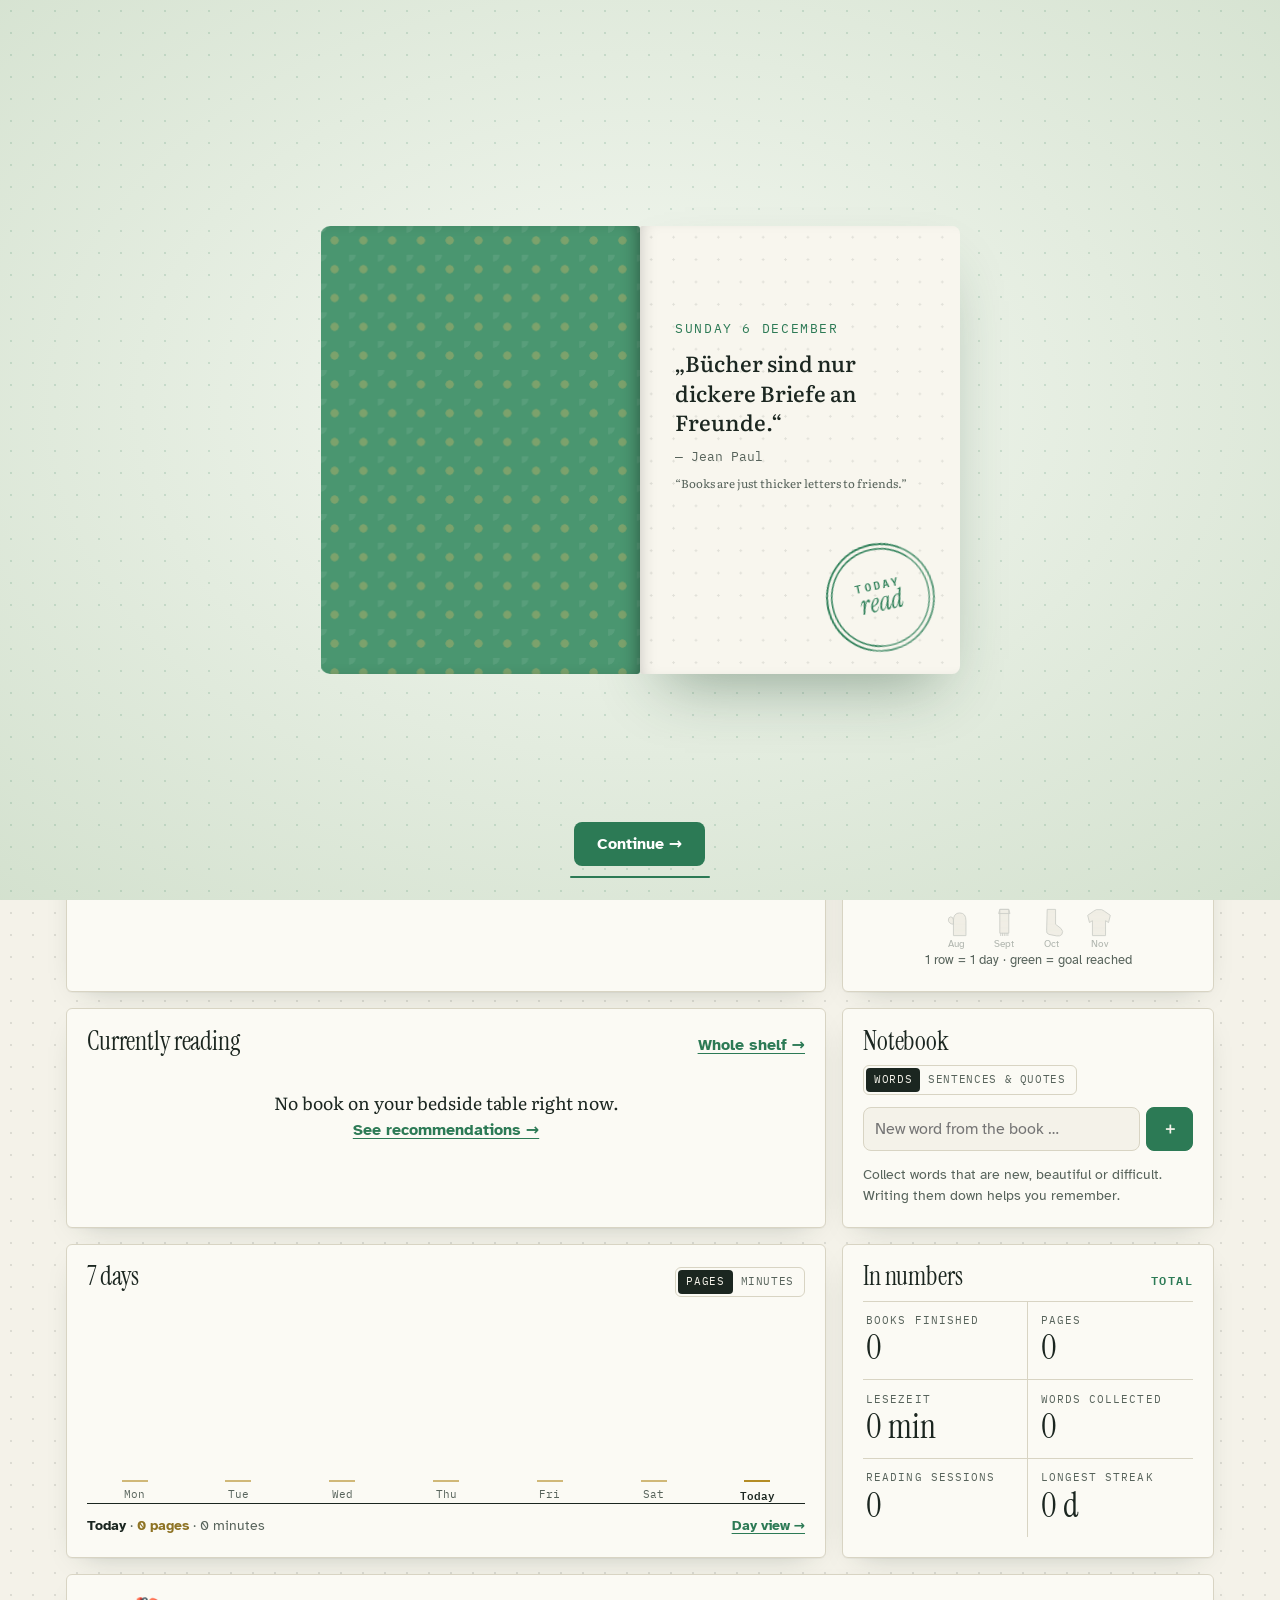
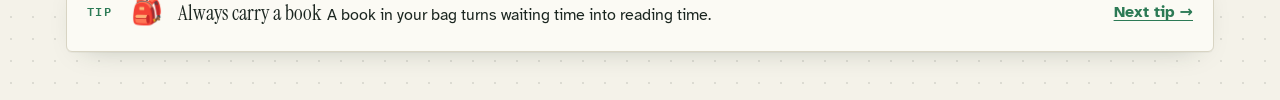
==== index.html @ de7c1d55 "Lesegarderobe: jeden Monat ein Strickstück, Reihen nach Tagesziel, Jahressammlung Co-Authored-By: Cl" ====
<!doctype html>
<html lang="de">
<head>
  <meta charset="utf-8">
  <meta name="viewport" content="width=device-width, initial-scale=1, viewport-fit=cover">
  <title>Lesezeit – Leseförderung</title>
  <meta name="description" content="Lesezeit: dein Lesepass für jeden Tag – Lesezeit, Seiten, Stempel, Wortschatz und Lesetagebuch. Für Kinder, Jugendliche und Erwachsene.">
  <meta name="theme-color" content="#2c7a55">
  <link rel="manifest" href="manifest.webmanifest">
  <link rel="icon" type="image/png" sizes="192x192" href="icons/icon-192.png">
  <link rel="apple-touch-icon" href="icons/apple-touch-icon.png">
  <meta name="mobile-web-app-capable" content="yes">
  <meta name="apple-mobile-web-app-capable" content="yes">
  <meta name="apple-mobile-web-app-title" content="Lesezeit">
  <link rel="preconnect" href="https://fonts.googleapis.com">
  <link rel="preconnect" href="https://fonts.gstatic.com" crossorigin>
  <link href="https://fonts.googleapis.com/css2?family=Instrument+Serif:ital@0;1&family=Atkinson+Hyperlegible:ital,wght@0,400;0,700;1,400&family=IBM+Plex+Mono:wght@500;600&family=Literata:opsz,wght@7..72,400;7..72,500&display=swap" rel="stylesheet">
  <link rel="stylesheet" href="css/styles.css?v=39">
</head>
<body class="intro-on">
  <!-- Intro: Der Lesepass wird aufgeschlagen -->
  <div class="intro" id="intro" aria-hidden="true">
    <div class="cover-stage" id="coverStage">
      <div class="first-page">
        <p class="fp-date" id="fpDate"></p>
        <p class="fp-quote" id="fpQuote"></p>
        <p class="fp-by" id="fpBy"></p>
        <p class="fp-tr" id="fpTr" hidden></p>
        <div class="stamp fp-stamp"><span data-t>Heute</span><b data-t>lesen</b></div>
      </div>
      <div class="cover">
        <div class="cover-front">
          <div class="cover-frame">
            <span class="cover-kicker" data-t>Lesepass</span>
            <span class="cover-title" data-t>Lesezeit</span>
            <span class="cover-rule"></span>
            <span class="cover-owner" id="coverOwner" data-t>Jeden Tag ein paar Seiten</span>
          </div>
          <span class="cover-no" id="coverNo"></span>
        </div>
        <div class="cover-back"></div>
      </div>
    </div>
    <div class="intro-skip" data-t>Tippen zum Überspringen</div>
    <div class="intro-next"><span data-t>Weiter →</span><i></i></div>
  </div>

  <header class="topbar">
    <a class="brand" href="#uebersicht" data-nav="uebersicht">
      <span class="brand-mark" aria-hidden="true" data-t>Lz</span>
      <span data-t>Lesezeit</span>
    </a>
    <nav class="tabs" aria-label="Hauptnavigation">
      <button data-nav="uebersicht" class="active"><span class="ico"><svg viewBox="0 0 24 24"><rect x="4" y="5" width="16" height="15" rx="1.5"/><path d="M4 9.5h16M8.5 3v4M15.5 3v4"/><path d="M9 14.5l2 2 4-4"/></svg></span><span class="lbl" data-t>Heute</span></button>
      <button data-nav="regal"><span class="ico"><svg viewBox="0 0 24 24"><rect x="4" y="4" width="4" height="16" rx="1"/><rect x="10" y="4" width="4" height="16" rx="1"/><path d="M15.5 5.4l3.6-.9 3.4 14.6-3.6.9z"/></svg></span><span class="lbl" data-t>Regal</span></button>
      <button data-nav="timer"><span class="ico"><svg viewBox="0 0 24 24"><circle cx="12" cy="13" r="8"/><path d="M12 9v4l2.5 2.5"/><path d="M9 2h6"/></svg></span><span class="lbl" data-t>Timer</span></button>
      <button data-nav="entdecken"><span class="ico"><svg viewBox="0 0 24 24"><circle cx="12" cy="12" r="9"/><path d="M15.5 8.5l-2 5-5 2 2-5z"/></svg></span><span class="lbl" data-t>Entdecken</span></button>
      <button data-nav="erfolge"><span class="ico"><svg viewBox="0 0 24 24"><circle cx="12" cy="10" r="6.5"/><circle cx="12" cy="10" r="3.5"/><path d="M8.5 15.5L7 22l5-2.5 5 2.5-1.5-6.5"/></svg></span><span class="lbl" data-t>Erfolge</span></button>
    </nav>
    <label class="lang-pick" title="Sprache">
      <svg viewBox="0 0 24 24" aria-hidden="true"><circle cx="12" cy="12" r="9"/><path d="M3 12h18M12 3c2.6 2.6 3.8 5.6 3.8 9s-1.2 6.4-3.8 9c-2.6-2.6-3.8-5.6-3.8-9S9.4 5.6 12 3z"/></svg>
      <select id="langSel" aria-label="Sprache"><option value="de">Deutsch</option><option value="en">English</option><option value="tr">Türkçe</option><option value="bs">Bosanski</option></select>
    </label>
    <button class="icon-btn" id="profileBtn" title="Profil &amp; Einstellungen" aria-label="Profil und Einstellungen"><svg viewBox="0 0 24 24"><circle cx="12" cy="8" r="4"/><path d="M4 21c1.5-4 4.5-6 8-6s6.5 2 8 6"/></svg></button>
  </header>

  <main id="app">
    <!-- HEUTE -->
    <section class="view active" id="view-uebersicht">
      <div class="hero">
        <div class="hero-main">
          <p class="kicker" id="todayLabel"></p>
          <h1 id="greeting" data-t>Willkommen.</h1>
          <div class="hero-actions">
            <button class="btn primary" data-nav="timer" data-t>Jetzt lesen</button>
            <button class="btn" id="quickAddBtn" data-t>Buch hinzufügen</button>
          </div>
        </div>
        <figure class="quote">
          <blockquote id="quoteText"></blockquote>
          <figcaption id="quoteBy"></figcaption>
          <p class="quote-tr" id="quoteTr" hidden></p>
        </figure>
      </div>

      <div class="grid-dash">
        <article class="card wide faden-card">
          <div class="card-head"><h2 data-t>Lesefaden</h2><span class="faden-head-right"><span class="kicker" id="fadenStat"></span><button class="link" type="button" id="weekOpen" data-t>Wochenblick →</button></span></div>
          <p class="faden-sub" id="fadenSub"></p>
          <div class="patch-note" id="patchNote" hidden>
            <svg viewBox="0 0 40 40" aria-hidden="true"><rect class="pn-patch" x="6" y="6" width="28" height="28" rx="4" transform="rotate(-8 20 20)"/><circle class="pn-k" cx="20" cy="20" r="7.5"/><path class="pn-kw" d="M14.8 17Q20 12.8 25.2 17M13.6 21Q20 16.6 26.4 21M15.2 24.4Q20 20.6 24.8 24.4"/></svg>
            <p id="patchNoteText"></p>
            <button class="btn" id="patchOpen" data-t>Faden flicken</button>
          </div>
          <div class="faden-month">
            <button class="nav-btn" type="button" id="fadenPrev" aria-label="Vorheriger Monat">‹</button>
            <strong id="fadenMonthLbl"></strong>
            <button class="nav-btn" type="button" id="fadenNext" aria-label="Nächster Monat" disabled>›</button>
            <span class="faden-month-stat" id="fadenMonthStat"></span>
          </div>
          <svg class="faden" id="faden" viewBox="-14 -10 728 436" role="img" aria-label="Lesefaden des Monats"></svg>
          <p class="faden-hint" data-t>Tippe auf einen Tag für den Tagesblick.</p>
          <p class="faden-legend">
            <span><svg viewBox="-12 -12 24 24" aria-hidden="true"><circle class="lg-kb" r="8"/><path class="lg-kw" d="M-5.6 -3.2Q0 -7.8 5.6 -3.2M-7 .8Q0 -4 7 .8M-5.2 4.6Q0 .6 5.2 4.6"/></svg><span data-t>gelesen</span></span>
            <span><svg viewBox="-12 -12 24 24" aria-hidden="true"><circle class="lg-kb gold" r="8"/><path class="lg-kw gold" d="M-5.6 -3.2Q0 -7.8 5.6 -3.2M-7 .8Q0 -4 7 .8M-5.2 4.6Q0 .6 5.2 4.6"/></svg><span data-t>Ziel erreicht</span></span>
            <span><svg viewBox="-12 -12 24 24" aria-hidden="true"><rect class="lg-patch" x="-10.5" y="-10.5" width="21" height="21" rx="3"/><circle class="lg-kb" r="6.5"/></svg><span data-t>geflickt</span></span>
            <span><svg viewBox="0 0 20 20" aria-hidden="true"><path class="lg-fray" d="M2 10H11M11 10q4-3 7-2M11 10q4 3 7 4"/></svg><span data-t>Faden gerissen</span></span>
          </p>
        </article>

        <article class="card goal-card">
          <div class="card-head goal-head">
            <button class="nav-btn" type="button" id="goalPrev" aria-label="Vorheriger Tag">‹</button>
            <h2 id="goalTitle">Heute</h2>
            <button class="nav-btn" type="button" id="goalNext" aria-label="Nächster Tag" disabled>›</button>
            <span class="kicker" id="goalPct">0 %</span>
          </div>
          <div class="spool-box">
            <svg class="spool fring" id="goalSpool" viewBox="0 0 120 120" aria-hidden="true"></svg>
            <div class="spool-info">
              <span class="spool-lbl" id="goalLbl">Seiten</span>
              <strong class="spool-num"><span id="goalVal">0</span><small> / <span id="goalOfV">20</span></small></strong>
              <p class="goal-other" id="goalOther"></p>
            </div>
          </div>
          <div class="goal-foot">
            <div><p class="goal-hint" id="goalHint"></p><button class="link goal-edit" type="button" id="goalEdit" data-t>Tag bearbeiten →</button></div>
            <div class="stamp goal-stamp" id="goalStamp" hidden><span data-t>Ziel</span><b data-t>erreicht</b></div>
          </div>
        </article>

        <article class="card tree-card">
          <div class="card-head"><h2 data-t>Lesegarderobe</h2><span class="kicker" id="treeStage"></span></div>
          <svg class="tree knit" id="tree" viewBox="0 0 140 104" role="img" aria-label="Lesegarderobe"></svg>
          <p class="big"><strong id="streakDays">0</strong> <span id="streakWord">gestrickt</span></p>
          <p class="petal-next" id="petalNext"></p>
          <div class="wardrobe" id="wardrobe"></div>
          <p class="garden-note" id="gardenNote"></p>
        </article>



        <article class="card wide">
          <div class="card-head">
            <h2 data-t>Gerade lese ich</h2>
            <button class="link" data-nav="regal" data-t>Ganzes Regal →</button>
          </div>
          <div class="current-list" id="currentList"></div>
        </article>

        <article class="card words-card">
          <div class="card-head"><h2 data-t>Sammelheft</h2><span class="kicker" id="wordCount"></span></div>
          <div class="seg-mini collect-mode" id="collectMode" role="tablist" aria-label="Sammlung">
            <button class="active" data-cmode="words" role="tab" data-t>Wörter</button>
            <button data-cmode="lines" role="tab" data-t>Sätze &amp; Zitate</button>
          </div>
          <div id="collectWords">
            <form class="word-form" id="wordForm">
              <label class="sr" for="wordInput" data-t>Neues Wort</label>
              <input id="wordInput" maxlength="40" autocomplete="off" placeholder="Neues Wort aus dem Buch …">
              <button class="btn primary" type="submit" aria-label="Wort speichern">＋</button>
            </form>
            <div class="words" id="words"></div>
          </div>
          <div id="collectLines" hidden>
            <form class="line-form" id="lineForm">
              <label class="sr" for="lineInput" data-t>Wichtiger Satz oder Zitat</label>
              <textarea id="lineInput" rows="2" maxlength="400" placeholder="Ein Satz, den du behalten möchtest …"></textarea>
              <div class="line-meta">
                <label class="sr" for="lineBook" data-t>Buch</label><select id="lineBook"></select>
                <label class="sr" for="linePage" data-t>Seite</label><input id="linePage" type="number" min="1" placeholder="S.">
                <button class="btn primary" type="submit" data-t>Speichern</button>
              </div>
            </form>
            <div class="lines" id="lines"></div>
          </div>
        </article>
        <article class="card wide chart-card">
          <div class="card-head">
            <h2 data-t>7 Tage</h2>
            <div class="seg-mini" id="chartMode" role="tablist" aria-label="Diagramm zeigt">
              <button class="active" data-mode="pg" role="tab" data-t>Seiten</button>
              <button data-mode="min" role="tab" data-t>Minuten</button>
            </div>
          </div>
          <div class="bars pg" id="weekChart"></div>
          <div class="chart-info" id="chartInfo"></div>
        </article>
        <article class="card stats-card">
          <div class="card-head"><h2 data-t>In Zahlen</h2><span class="kicker" data-t>gesamt</span></div>
          <dl class="stats">
            <div class="stat"><dt data-t>Bücher beendet</dt><dd id="statBooks">0</dd></div>
            <div class="stat"><dt data-t>Seiten</dt><dd id="statPages">0</dd></div>
            <div class="stat"><dt data-t>Lesezeit</dt><dd id="statHours">0</dd></div>
            <div class="stat"><dt data-t>Wörter gesammelt</dt><dd id="statWords">0</dd></div>
            <div class="stat"><dt data-t>Lese-Einheiten</dt><dd id="statSessions">0</dd></div>
            <div class="stat"><dt data-t>Längste Serie</dt><dd id="statBest">0</dd></div>
          </dl>
        </article>

        <article class="card tip-card full">
          <span class="kicker" data-t>Tipp</span>
          <div class="tip" id="tipOfDay"></div>
          <button class="link" id="nextTip" data-t>Nächster Tipp →</button>
        </article>
      </div>
    </section>

    <!-- REGAL -->
    <section class="view" id="view-regal">
      <div class="section-head">
        <div><p class="kicker" data-t>Meine Bücher</p><h1 data-t>Bücherregal</h1></div>
        <button class="btn primary" id="addBookBtn" data-t>Buch hinzufügen</button>
      </div>
      <div class="filters" role="tablist" id="shelfFilters">
        <button class="chip active" data-filter="alle" data-t>Alle</button>
        <button class="chip" data-filter="lesen" data-t>Lese ich gerade</button>
        <button class="chip" data-filter="gelesen" data-t>Gelesen</button>
        <button class="chip" data-filter="wunsch" data-t>Wunschliste</button>
      </div>
      <div class="shelf" id="shelf"></div>
    </section>

    <!-- TIMER -->
    <section class="view" id="view-timer">
      <div class="section-head">
        <div><p class="kicker" data-t>Konzentriert lesen</p><h1 data-t>Lese-Timer</h1></div>
      </div>
      <div class="timer-layout">
        <article class="card timer-card">
          <label class="field">
            <span data-t>Welches Buch liest du?</span>
            <select id="timerBook"></select>
          </label>
          <label class="timer-start-page" id="timerStartWrap" hidden>
            <span data-t>Du startest auf Seite</span>
            <input type="number" min="0" inputmode="numeric" id="timerStartPage">
            <small id="timerStartOf"></small>
          </label>
          <div class="patch-banner" id="patchBanner" hidden>
            <span id="patchBannerText"></span>
            <button class="link" type="button" id="patchBannerCancel" data-t>nicht flicken</button>
          </div>
          <div class="presets" id="timerPresets">
            <button class="chip" data-min="0" data-t>Frei</button>
            <button class="chip" data-min="10" data-t>10 Min.</button>
            <button class="chip active" data-min="20" data-t>20 Min.</button>
            <button class="chip" data-min="30" data-t>30 Min.</button>
            <button class="chip" data-min="45" data-t>45 Min.</button>
          </div>
          <div class="clock">
            <svg viewBox="0 0 220 220" class="clock-svg">
              <circle class="clock-ticks" cx="110" cy="110" r="104"/>
              <circle class="clock-bg" cx="110" cy="110" r="92"/>
              <circle class="clock-fg" id="clockRing" cx="110" cy="110" r="92"/>
            </svg>
            <div class="clock-face">
              <svg class="reader-book" viewBox="0 0 64 48" aria-hidden="true">
                <path class="page-l" d="M32 10 C22 4 10 4 4 7 V42 C10 39 22 39 32 45 Z"/>
                <path class="page-r" d="M32 10 C42 4 54 4 60 7 V42 C54 39 42 39 32 45 Z"/>
                <path class="page-flip" d="M32 10 C42 4 54 4 60 7 V42 C54 39 42 39 32 45 Z"/>
              </svg>
              <strong id="clockTime">20:00</strong>
              <span id="clockMode" class="kicker" data-t>Countdown</span>
            </div>
          </div>
          <div class="timer-actions">
            <button class="btn primary big" id="timerStart" data-t>Start</button>
            <button class="btn big" id="timerStop" disabled data-t>Beenden</button>
          </div>
        </article>

        <article class="card">
          <h2 data-t>Nachtragen</h2>
          <p class="muted" data-t>Ohne Timer gelesen? Trag es hier ein.</p>
          <form id="manualForm" class="form">
            <label class="field"><span data-t>Buch</span><select id="manualBook"></select></label>
            <div class="row">
              <label class="field"><span><span data-t>Minuten</span> <small data-t>(optional)</small></span><input type="number" min="0" max="600" inputmode="numeric" id="manualMin" value="20"></label>
              <label class="field"><span id="manualPageLbl" data-t>Bis Seite</span><input type="number" min="0" id="manualPage" placeholder="z. B. 84"></label>
            </div>
            <label class="field"><span><span data-t>Ein Satz zum Lesen</span> <small data-t>(optional)</small></span><input id="manualNote" maxlength="200" placeholder="Was ist passiert?"></label>
            <label class="field"><span data-t>Datum</span><input type="date" id="manualDate" required></label>
            <button class="btn primary" type="submit" data-t>Eintragen</button>
          </form>
          <h2 class="mt" data-t>Lesetagebuch</h2>
          <ul class="log" id="sessionLog"></ul>
        </article>
      </div>
    </section>

    <!-- ENTDECKEN -->
    <section class="view" id="view-entdecken">
      <div class="section-head">
        <div><p class="kicker" data-t>Empfehlungen &amp; Tipps</p><h1 data-t>Entdecken</h1></div>
      </div>
      <div class="filters" id="recoFilters">
        <button class="chip" data-group="kinder" data-t>Kinder (6–10)</button>
        <button class="chip" data-group="jugend" data-t>Jugendliche (11–17)</button>
        <button class="chip" data-group="erwachsene" data-t>Erwachsene</button>
      </div>
      <div class="reco-head mt">
        <h2 data-t>Buchempfehlungen</h2>
        <button class="btn" type="button" id="recoAdd" data-t>＋ Empfehlung hinzufügen</button>
      </div>
      <div class="reco-grid" id="recoGrid"></div>
      <p class="reco-restore" id="recoRestore" hidden></p>
      <h2 class="mt" data-t>So wird Lesen zur Gewohnheit</h2>
      <div class="tips-grid" id="tipsGrid"></div>
    </section>

    <!-- ERFOLGE -->
    <section class="view" id="view-erfolge">
      <div class="section-head">
        <div><p class="kicker" data-t>Stempel &amp; Stufen</p><h1 data-t>Erfolge</h1></div>
        <p class="muted" id="badgeCount"></p>
      </div>
      <div class="level card" id="levelCard"></div>
      <div class="collect-grid">
        <article class="card collect-card">
          <div class="card-head"><h2 data-t>Lesezeichen</h2><span class="kicker" id="bmCount"></span></div>
          <p class="collect-hint" data-t>Für jede Woche ohne Lücke (7 Lesetage in Folge) gibt es ein Lesezeichen.</p>
          <div class="bm-shelf" id="bmShelf"></div>
        </article>
        <article class="card collect-card">
          <div class="card-head"><h2 id="quiltTitle">Lesedecke</h2><span class="kicker" id="quiltCount"></span></div>
          <p class="collect-hint" data-t>Ab 20 Lesetagen im Monat wird ein Quadrat eingenäht. Jeden Tag gelesen? Dann bekommt es einen goldenen Rand.</p>
          <div class="quilt" id="quilt"></div>
        </article>
      </div>
      <div class="badges" id="badges"></div>
    </section>
  </main>

  <!-- Buch-Dialog -->
  <dialog id="bookDialog" class="modal">
    <form method="dialog" id="bookForm" class="form">
      <h2 id="bookDialogTitle" data-t>Buch hinzufügen</h2>
      <label class="field"><span data-t>Titel *</span><input id="fTitle" required maxlength="120" autocomplete="off"></label>
      <label class="field"><span data-t>Autor/in</span><input id="fAuthor" maxlength="80" autocomplete="off"></label>
      <div class="row">
        <label class="field"><span data-t>Seiten gesamt</span><input type="number" min="1" max="5000" id="fPages" placeholder="z. B. 240"></label>
        <label class="field"><span data-t>Aktuelle Seite</span><input type="number" min="0" id="fCurrent" value="0"></label>
      </div>
      <div class="row">
        <label class="field"><span data-t>Status</span>
          <select id="fStatus">
            <option value="lesen" data-t>Lese ich gerade</option>
            <option value="wunsch" data-t>Wunschliste</option>
            <option value="gelesen" data-t>Gelesen</option>
          </select>
        </label>
        <label class="field"><span data-t>Gattung</span>
          <select id="fGenre">
            <option value="Roman" data-t>Roman</option><option value="Abenteuer" data-t>Abenteuer</option><option value="Fantasy" data-t>Fantasy</option><option value="Krimi" data-t>Krimi</option>
            <option value="Sachbuch" data-t>Sachbuch</option><option value="Comic" data-t>Comic</option><option value="Klassiker" data-t>Klassiker</option><option value="Jugendbuch" data-t>Jugendbuch</option>
            <option value="Kinderbuch" data-t>Kinderbuch</option><option value="Biografie" data-t>Biografie</option><option value="Lyrik" data-t>Lyrik</option><option value="Sonstiges" data-t>Sonstiges</option>
          </select>
        </label>
      </div>
      <label class="field"><span data-t>Lese ich seit</span><input type="date" id="fStart"></label>
      <div class="field">
        <span data-t>Bewertung</span>
        <div class="stars" id="fStars" role="radiogroup" aria-label="Bewertung"></div>
      </div>
      <label class="field"><span data-t>Notizen &amp; Lieblingszitat</span><textarea id="fNotes" rows="3" maxlength="2000" placeholder="Was hat dich überrascht? Welche Figur magst du?"></textarea></label>
      <div class="modal-actions">
        <button type="button" class="btn danger" id="deleteBook" hidden data-t>Löschen</button>
        <span class="spacer"></span>
        <button type="button" class="btn" id="cancelBook" data-t>Abbrechen</button>
        <button type="submit" class="btn primary" value="save" data-t>Speichern</button>
      </div>
    </form>
  </dialog>

  <!-- Empfehlung bearbeiten -->
  <dialog id="recoDialog" class="modal">
    <form method="dialog" id="recoForm" class="form">
      <h2 id="recoDialogTitle">Empfehlung bearbeiten</h2>
      <label class="field"><span data-t>Titel *</span><input id="rTitle" required maxlength="120" autocomplete="off"></label>
      <label class="field"><span data-t>Autor/in</span><input id="rAuthor" maxlength="80" autocomplete="off"></label>
      <div class="row">
        <label class="field"><span data-t>Seiten gesamt</span><input type="number" min="1" max="5000" id="rPages"></label>
        <label class="field"><span data-t>Gattung</span><select id="rGenre"><option value="Roman" data-t>Roman</option><option value="Abenteuer" data-t>Abenteuer</option><option value="Fantasy" data-t>Fantasy</option><option value="Krimi" data-t>Krimi</option><option value="Sachbuch" data-t>Sachbuch</option><option value="Comic" data-t>Comic</option><option value="Klassiker" data-t>Klassiker</option><option value="Jugendbuch" data-t>Jugendbuch</option><option value="Kinderbuch" data-t>Kinderbuch</option><option value="Biografie" data-t>Biografie</option><option value="Lyrik" data-t>Lyrik</option><option value="Sonstiges" data-t>Sonstiges</option></select></label>
      </div>
      <label class="field"><span data-t>Für wen?</span>
        <select id="rGroup"><option value="kinder" data-t>Kinder (6–10)</option><option value="jugend" data-t>Jugendliche (11–17)</option><option value="erwachsene" data-t>Erwachsene</option></select>
      </label>
      <label class="field"><span data-t>Kurzbeschreibung</span><textarea id="rText" rows="3" maxlength="300"></textarea></label>
      <div class="modal-actions">
        <button type="button" class="btn danger" id="recoDelete" data-t>Entfernen</button>
        <span class="spacer"></span>
        <button type="button" class="btn" id="recoCancel" data-t>Abbrechen</button>
        <button type="submit" class="btn primary" data-t>Speichern</button>
      </div>
    </form>
  </dialog>

  <!-- Profil-Dialog / Onboarding -->
  <dialog id="profileDialog" class="modal">
    <form method="dialog" id="profileForm" class="form">
      <div class="stamp onboard-stamp" aria-hidden="true"><span data-t>Lese</span><b data-t>pass</b></div>
      <h2 id="profileTitle" data-t>Dein Lesepass</h2>
      <p class="muted" id="profileIntro" data-t>Ein paar Minuten am Tag machen den Unterschied. Richte kurz deinen Lesepass ein:</p>
      <label class="field"><span data-t>Sprache</span><select id="pLang"><option value="de">Deutsch</option><option value="en">English</option><option value="tr">Türkçe</option><option value="bs">Bosanski</option></select></label>
      <label class="field"><span data-t>Wie heißt du?</span><input id="pName" maxlength="40" required autocomplete="given-name" placeholder="Vorname"></label>
      <div class="field">
        <span data-t>Ich bin …</span>
        <div class="seg" id="pGroup">
          <label><input type="radio" name="group" value="kinder"><span><span data-t>Kind</span><small data-t>6–10 Jahre</small></span></label>
          <label><input type="radio" name="group" value="jugend"><span><span data-t>Jugendlich</span><small data-t>11–17 Jahre</small></span></label>
          <label><input type="radio" name="group" value="erwachsene" checked><span><span data-t>Erwachsen</span><small>18+</small></span></label>
        </div>
      </div>
      <div class="field">
        <span data-t>Mein Tagesziel</span>
        <div class="seg seg-2" id="pGoalType">
          <label><input type="radio" name="gtype" value="pages" checked><span><span data-t>Seiten</span></span></label>
          <label><input type="radio" name="gtype" value="minutes"><span><span data-t>Minuten</span></span></label>
        </div>
      </div>
      <label class="field"><span><strong id="pGoalOut">20</strong> <span id="pGoalUnit">Seiten</span> <span data-t>pro Tag</span></span>
        <input type="range" id="pGoal" min="5" max="100" step="5" value="20">
      </label>
      <div class="phone-box">
        <img src="icons/qr-lesezeit.png" width="112" height="112" alt="QR-Code: Lesezeit auf dem Handy öffnen">
        <div>
          <strong data-t>Auf dem Handy öffnen</strong>
          <p data-t>QR-Code mit der Handy-Kamera scannen. Dann im Browser-Menü „Zum Startbildschirm hinzufügen“ oder „App installieren“ wählen.</p>
          <button type="button" class="btn primary" id="installBtn" hidden data-t>Als App installieren</button>
        </div>
      </div>
      <div class="modal-actions">
        <button type="button" class="btn danger" id="resetAll" hidden data-t>Alle Daten löschen</button>
        <span class="spacer"></span>
        <button type="button" class="btn" id="demoData" data-t>Beispieldaten laden</button>
        <button type="submit" class="btn primary" data-t>Speichern</button>
      </div>
    </form>
  </dialog>

  <!-- Nach dem Lesen -->
  <dialog id="finishDialog" class="modal small">
    <form method="dialog" id="finishForm" class="form">
      <div class="stamp finish-stamp" aria-hidden="true"><b id="finishStampMin">20 Min.</b><span class="fs-check"><i class="ck">✓</i><span data-t>gelesen</span></span></div>
      <h2 data-t>Gut gelesen!</h2>
      <p id="finishText" class="muted"></p>
      <div class="finish-pages">
        <label class="field"><span id="finishPageLbl">Auf welcher Seite bist du jetzt?</span><input type="number" min="0" inputmode="numeric" id="finishPage"></label>
        <p class="finish-calc" id="finishCalc" aria-live="polite"></p>
        <button type="button" class="link finish-mode" id="finishMode"></button>
      </div>
      <label class="field"><span><span data-t>Ein Satz zu heute</span> <small data-t>(optional)</small></span><input id="finishNote" maxlength="200" placeholder="Was ist passiert? Was hat dich überrascht?"></label>
      <label class="field"><span><span data-t>Neues Wort entdeckt?</span> <small data-t>(optional)</small></span><input id="finishWord" maxlength="40" autocomplete="off" placeholder="z. B. Sehnsucht"></label>
      <div class="modal-actions">
        <span class="spacer"></span>
        <button type="submit" class="btn primary" data-t>In den Lesepass eintragen</button>
      </div>
    </form>
  </dialog>

  <!-- Faden flicken -->
  <dialog id="patchDialog" class="modal small">
    <form method="dialog" id="patchForm" class="form">
      <svg class="patch-art" viewBox="0 0 120 70" aria-hidden="true">
        <path class="pa-thread" d="M6 35 H38"/><path class="pa-thread" d="M82 35 H114"/>
        <rect class="pa-patch" x="40" y="13" width="40" height="44" rx="5" transform="rotate(-6 60 35)"/>
        <g class="pa-k"><circle cx="60" cy="35" r="9"/><path d="M53.6 31.4Q60 26.4 66.4 31.4M52.2 36Q60 30.6 67.8 36M54 40.4Q60 35.8 66 40.4"/></g>
        <path class="pa-join" d="M38 35 H50 M70 35 H82"/>
      </svg>
      <h2 data-t>Faden flicken</h2>
      <p class="muted center" style="margin:0" data-t>Ein Tag ohne Lesen ist kein Problem. Lies nach, dann ist dein Faden wieder verbunden.</p>
      <div class="field">
        <span data-t>Welchen Tag möchtest du flicken?</span>
        <div class="filters" id="patchDays" style="margin:0"></div>
      </div>
      <p class="patch-rule" id="patchRule"></p>
      <div class="patch-manual" id="patchManualBox" hidden>
        <label class="field"><span id="patchMinLbl">Wie lange hast du nachgelesen?</span><input type="number" id="patchMin" min="1" max="2000"></label>
        <label class="field"><span data-t>Buch</span><select id="patchBook"></select></label>
      </div>
      <div class="modal-actions">
        <button type="button" class="btn" id="patchManual" data-t>Schon nachgelesen</button>
        <span class="spacer"></span>
        <button type="button" class="btn" id="patchCancel" data-t>Abbrechen</button>
        <button type="submit" class="btn primary" id="patchGo" data-t>Mit Timer nachlesen</button>
      </div>
    </form>
  </dialog>

  <!-- Tages- und Wochenblick -->
  <dialog id="dayDialog" class="modal day-modal">
    <div class="form">
      <div class="day-head">
        <button class="icon-btn" type="button" id="dayPrev" aria-label="Zurück">‹</button>
        <div class="day-title"><p class="kicker" id="dayKicker"></p><h2 id="dayTitle"></h2></div>
        <button class="icon-btn" type="button" id="dayNext" aria-label="Weiter">›</button>
      </div>
      <div class="seg-mini day-mode" id="dayMode" role="tablist" aria-label="Ansicht">
        <button data-dmode="day" class="active" role="tab" data-t>Tag</button>
        <button data-dmode="week" role="tab" data-t>Woche</button>
      </div>
      <div id="dayBody" class="day-body"></div>
      <div class="modal-actions"><span class="spacer"></span><button type="button" class="btn" id="dayClose" data-t>Schließen</button></div>
    </div>
  </dialog>

  <!-- Belohnungen & Monatsbilanz -->
  <dialog id="celDialog" class="modal small cel-modal">
    <div class="form cel-body">
      <div class="cel-art" id="celArt"></div>
      <p class="kicker cel-kicker" id="celKicker"></p>
      <h2 id="celTitle"></h2>
      <p class="cel-text" id="celText"></p>
      <p class="cel-stats" id="celStats"></p>
      <dl class="cel-list" id="celList"></dl>
      <div class="modal-actions"><span class="spacer"></span><button type="button" class="btn primary" id="celOk" data-t>Weiter →</button></div>
    </div>
  </dialog>

  <!-- Bestätigung -->
  <dialog id="confirmDialog" class="modal small">
    <form method="dialog" class="form">
      <h2 data-t>Bist du sicher?</h2>
      <p id="confirmText" class="muted" style="margin:0"></p>
      <div class="modal-actions">
        <span class="spacer"></span>
        <button type="button" class="btn" id="confirmNo" data-t>Abbrechen</button>
        <button type="button" class="btn danger" id="confirmYes" data-t>Löschen</button>
      </div>
    </form>
  </dialog>

  <div class="toast" id="toast" role="status" aria-live="polite"></div>
  <canvas id="confetti" aria-hidden="true"></canvas>

  <script src="js/data.js?v=39"></script>
  <script src="js/i18n.js?v=39"></script>
  <script src="js/app.js?v=39"></script>
</body>
</html>
---- css/styles.css ----
/* ============ Lesezeit – Styles ============ */
/* Layout: ein Lesepass-Heft – Punktraster-Papier, grüne Tinte, Stempel als Belohnung, Leinen-Einband im Intro */
:root {
  --paper: #f4f2e9;
  --paper-2: #e9e6d8;
  --sheet: #fbfaf4;
  --ink: #1b2620;
  --ink-soft: #57635b;
  --rule: #d8d4c3;
  --green: #2c7a55;
  --green-2: #4f9e77;
  --green-wash: #e0ede0;
  --stamp: #2f8059;
  --on-green: #f6f4ec;
  --gold: #b48c25;
  --orange: #e07b2c;
  --danger: #a33a32;
  --cover: #2f7354;
  --cover-2: #255c43;
  --foil: #d9b865;
  --bark: #6f5641;
  --mint: #9fcfb1;
  --shadow: 0 1px 0 rgba(30, 40, 30, .04), 0 10px 30px -18px rgba(30, 50, 35, .35);
  --font-display: "Instrument Serif", "Iowan Old Style", Georgia, serif;
  --font-body: "Atkinson Hyperlegible", system-ui, -apple-system, "Segoe UI", sans-serif;
  --font-mono: "IBM Plex Mono", ui-monospace, "SF Mono", Menlo, monospace;
  /* Leseschrift für Notizen, Sätze und Zitate: aufrecht, ruhig, gut lesbar */
  --font-read: "Literata", "Iowan Old Style", "Palatino Linotype", Georgia, serif;
  color-scheme: light;
}
@media (prefers-color-scheme: dark) {
  :root:not([data-theme="light"]) {
    --paper: #151d18; --paper-2: #101713; --sheet: #1c2620; --ink: #e7ebe3; --ink-soft: #9caf9f; --rule: #29362c;
    --green: #86cda6; --green-2: #5fae86; --green-wash: #1c3226; --stamp: #86cda6; --on-green: #0c1a11;
    --gold: #d6b25a; --orange: #f29a52; --bark: #a88a6c; --mint: #8fcdaa; --danger: #e07a6f;
    --shadow: 0 1px 0 rgba(0,0,0,.3), 0 12px 30px -16px rgba(0,0,0,.6); color-scheme: dark;
  }
}
:root[data-theme="dark"] {
  --paper: #151d18; --paper-2: #101713; --sheet: #1c2620; --ink: #e7ebe3; --ink-soft: #9caf9f; --rule: #29362c;
  --green: #86cda6; --green-2: #5fae86; --green-wash: #1c3226; --stamp: #86cda6; --on-green: #0c1a11;
  --gold: #d6b25a; --orange: #f29a52; --bark: #a88a6c; --mint: #8fcdaa; --danger: #e07a6f;
  --shadow: 0 1px 0 rgba(0,0,0,.3), 0 12px 30px -16px rgba(0,0,0,.6); color-scheme: dark;
}

* { box-sizing: border-box; }
[hidden] { display: none !important; }
html, body { margin: 0; }
body {
  font-family: var(--font-body);
  font-size: 16px;
  color: var(--ink);
  background-color: var(--paper);
  background-image: radial-gradient(color-mix(in srgb, var(--ink) 11%, transparent) 1px, transparent 1.3px);
  background-size: 22px 22px;
  min-height: 100vh;
  line-height: 1.5;
  overflow-x: hidden;
}
h1, h2, h3 { font-family: var(--font-display); font-weight: 400; line-height: 1.05; margin: 0 0 .5rem; text-wrap: balance; letter-spacing: -.005em; }
h1 { font-size: clamp(2.3rem, 6vw, 3.6rem); }
h2 { font-size: 1.65rem; }
h3 { font-size: 1.25rem; }
button { font: inherit; color: inherit; cursor: pointer; }
:focus-visible { outline: 2px solid var(--green); outline-offset: 2px; }
.muted { color: var(--ink-soft); }
.center { text-align: center; }
.mt { margin-top: 1.75rem; }
.spacer { flex: 1; }
.sr { position: absolute; width: 1px; height: 1px; overflow: hidden; clip: rect(0 0 0 0); white-space: nowrap; }
small { font-weight: 400; color: var(--ink-soft); }
.kicker { font-family: var(--font-mono); font-size: .72rem; font-weight: 600; letter-spacing: .12em; text-transform: uppercase; color: var(--green); margin: 0; }

/* ---------- Kopfzeile ---------- */
body::before { content: ""; position: fixed; inset: 0 0 auto; height: env(safe-area-inset-top, 0px); z-index: 25; background: var(--paper); }
.topbar {
  position: sticky; top: env(safe-area-inset-top, 0px); z-index: 20;
  display: flex; align-items: center; gap: 1rem;
  padding: .65rem max(16px, env(safe-area-inset-right, 0px)) .65rem max(16px, env(safe-area-inset-left, 0px));
  background: color-mix(in srgb, var(--paper) 88%, transparent);
  backdrop-filter: blur(10px);
  border-bottom: 1px solid var(--rule);
}
.brand { display: flex; align-items: center; gap: .6rem; text-decoration: none; color: var(--ink); font-family: var(--font-display); font-size: 1.7rem; line-height: 1; }
.brand-mark { width: 36px; height: 36px; border-radius: 50%; border: 1.5px solid var(--green); color: var(--green); display: grid; place-items: center;
  font-family: var(--font-display); font-style: italic; font-size: 1.05rem; transform: rotate(-10deg); box-shadow: inset 0 0 0 3px var(--paper), inset 0 0 0 4px color-mix(in srgb, var(--green) 50%, transparent); }
.tabs { display: flex; gap: .2rem; margin-left: auto; }
.tabs button {
  border: 0; background: transparent; padding: .5rem .8rem; border-radius: 8px; position: relative;
  font-weight: 700; color: var(--ink-soft); display: flex; gap: .45rem; align-items: center; transition: color .2s, background .2s;
}
.tabs button::after { content: ""; position: absolute; left: .8rem; right: .8rem; bottom: .15rem; height: 2px; background: var(--green); transform: scaleX(0); transform-origin: left; transition: transform .35s cubic-bezier(.2,.8,.2,1); }
.tabs button:hover { color: var(--ink); background: var(--paper-2); }
.tabs button.active { color: var(--ink); }
.tabs button.active::after { transform: scaleX(1); }
.lang-pick { position: relative; display: inline-flex; align-items: center; gap: .3rem; height: 40px; padding: 0 .55rem 0 .6rem; border: 1px solid var(--rule); border-radius: 99px; background: var(--sheet); color: var(--ink); flex-shrink: 0; }
.lang-pick svg { width: 17px; height: 17px; fill: none; stroke: currentColor; stroke-width: 1.6; }
.lang-pick select { appearance: none; -webkit-appearance: none; border: 0; background: transparent; color: inherit; font-family: var(--font-mono); font-size: .78rem; font-weight: 600; letter-spacing: .06em; text-transform: uppercase; padding: 0 .1rem; cursor: pointer; }
.lang-pick select:focus { outline: none; }
.lang-pick:focus-within { outline: 2px solid var(--green); outline-offset: 2px; }
.icon-btn { border: 1px solid var(--rule); background: var(--sheet); width: 40px; height: 40px; border-radius: 50%; flex-shrink: 0; display: grid; place-items: center; color: var(--ink); }
.ico svg, .icon-btn svg { width: 18px; height: 18px; display: block; fill: none; stroke: currentColor; stroke-width: 1.7; stroke-linecap: round; stroke-linejoin: round; }

@media (max-width: 820px) {
  .topbar { backdrop-filter: none; background: var(--paper); }
  .tabs { position: fixed; bottom: 0; left: 0; right: 0; margin: 0; justify-content: space-around; z-index: 30;
    background: var(--sheet); border-top: 1px solid var(--rule);
    padding: .35rem max(.25rem, env(safe-area-inset-right, 0px)) calc(.35rem + env(safe-area-inset-bottom, 0px)) max(.25rem, env(safe-area-inset-left, 0px)); }
  .tabs button { flex-direction: column; gap: .1rem; padding: .35rem .5rem; font-size: .72rem; }
  .tabs button::after { bottom: auto; top: -.36rem; left: 25%; right: 25%; height: 3px; border-radius: 0 0 3px 3px; }
  .tabs button:hover { background: transparent; }
  .tabs button .ico svg { width: 22px; height: 22px; }
  .tabs button.active { color: var(--green); }
  .lang-pick { margin-left: auto; }
  main { padding-bottom: calc(96px + env(safe-area-inset-bottom, 0px)) !important; }
}

/* ---------- Layout ---------- */
main { position: relative; z-index: 1; max-width: 1180px; margin: 0 auto;
  padding: 1.6rem max(16px, env(safe-area-inset-right, 0px)) 3rem max(16px, env(safe-area-inset-left, 0px)); }
.view { display: none; }
.view.active { display: block; animation: viewIn .5s cubic-bezier(.2,.8,.2,1); }
@keyframes viewIn { from { opacity: 0; transform: translateY(10px); } to { opacity: 1; transform: none; } }

.hero { display: grid; grid-template-columns: 1.15fr 1fr; gap: 1.5rem 2.5rem; align-items: end; margin: .5rem 0 1.8rem; }
.hero-main h1 { margin: .35rem 0 1rem; }
.hero-actions { display: flex; gap: .6rem; flex-wrap: wrap; }
.quote { margin: 0; padding: .2rem 0 .2rem 1.4rem; border-left: 2px solid var(--green); max-width: 46ch; justify-self: end; }
.quote blockquote { margin: 0; font-family: var(--font-read); font-weight: 400; font-size: clamp(1.05rem, 1.9vw, 1.25rem); line-height: 1.5; }
.quote-tr { margin: .45rem 0 0; font-family: var(--font-read); font-size: .9rem; line-height: 1.5; color: var(--ink-soft); }
.fp-tr { margin: 0; font-family: var(--font-read); font-size: max(3.6cqw, 10px); color: #57635b; line-height: 1.45; }
.quote figcaption { margin-top: .5rem; font-family: var(--font-mono); font-size: .75rem; letter-spacing: .08em; color: var(--ink-soft); }
@media (max-width: 760px) { .hero { grid-template-columns: 1fr; } .quote { justify-self: start; } }
.section-head { display: flex; justify-content: space-between; align-items: flex-end; gap: 1rem; flex-wrap: wrap; margin-bottom: 1.2rem; }
.section-head h1 { margin: .3rem 0 0; }

.card { background: var(--sheet); border: 1px solid var(--rule); border-radius: 6px; padding: 1.15rem 1.25rem 1.25rem; box-shadow: var(--shadow); min-width: 0; position: relative; }
.card-head { display: flex; justify-content: space-between; align-items: baseline; gap: .8rem; margin-bottom: .6rem; }
.card-head h2 { margin: 0; }
.grid-dash { display: grid; gap: 1rem; grid-template-columns: repeat(3, minmax(0, 1fr)); }
.grid-dash .wide { grid-column: span 2; }
.grid-dash .full { grid-column: 1 / -1; }
@media (min-width: 981px) { .grid-dash > .faden-card { grid-row: span 2; } }
.grid-dash > .card { animation: rise .6s cubic-bezier(.2,.8,.2,1) both; }
.grid-dash > .card:nth-child(2) { animation-delay: .05s; }
.grid-dash > .card:nth-child(3) { animation-delay: .1s; }
.grid-dash > .card:nth-child(4) { animation-delay: .15s; }
.grid-dash > .card:nth-child(5) { animation-delay: .2s; }
.grid-dash > .card:nth-child(6) { animation-delay: .25s; }
.grid-dash > .card:nth-child(7) { animation-delay: .3s; }
.grid-dash > .card:nth-child(8) { animation-delay: .35s; }
@keyframes rise { from { opacity: 0; transform: translateY(14px); } to { opacity: 1; transform: none; } }
@media (max-width: 980px) { .grid-dash { grid-template-columns: repeat(2, minmax(0, 1fr)); } .grid-dash .wide { grid-column: 1 / -1; } }
@media (max-width: 640px) {
  .grid-dash { grid-template-columns: minmax(0, 1fr); }
  .faden .lbl { font-size: 22px; }
}

/* ---------- Buttons ---------- */
.btn { border: 1px solid var(--ink); background: transparent; padding: .62rem 1.15rem; border-radius: 8px; font-weight: 700;
  transition: transform .15s, background .2s, color .2s, box-shadow .2s; }
.btn:hover:not(:disabled) { transform: translateY(-1px); box-shadow: 3px 3px 0 color-mix(in srgb, var(--ink) 18%, transparent); }
.btn:active:not(:disabled) { transform: translateY(1px); box-shadow: none; }
.btn:disabled { opacity: .4; cursor: not-allowed; }
.btn.primary { background: var(--green); border-color: var(--green); color: var(--on-green); }
.btn.danger { color: var(--danger); border-color: color-mix(in srgb, var(--danger) 50%, transparent); }
.btn.big { padding: .85rem 1.7rem; font-size: 1.05rem; }
.link { border: 0; background: none; color: var(--green); font-weight: 700; padding: 0; text-decoration: underline; text-underline-offset: 3px; text-decoration-thickness: 1px; }
.chip { border: 1px solid var(--rule); background: var(--sheet); padding: .38rem .85rem; border-radius: 99px; font-weight: 700; font-size: .88rem; transition: all .2s; }
.chip:hover:not(:disabled) { border-color: var(--green); }
.chip.active { background: var(--ink); border-color: var(--ink); color: var(--paper); }
.chip:disabled { opacity: .5; }
.filters, .presets { display: flex; flex-wrap: wrap; gap: .5rem; margin-bottom: 1.2rem; }

/* ---------- Stempel (wiederverwendet) ---------- */
.stamp { --c: var(--stamp); display: inline-grid; place-content: center; text-align: center; width: 104px; aspect-ratio: 1; border-radius: 50%;
  border: 2.5px solid var(--c); color: var(--c); box-shadow: inset 0 0 0 4px var(--sheet), inset 0 0 0 5.5px var(--c);
  font-family: var(--font-mono); text-transform: uppercase; letter-spacing: .14em; transform: rotate(-12deg); line-height: 1.1;
  -webkit-mask: radial-gradient(circle at 30% 40%, #000 60%, rgba(0,0,0,.75) 61%) ; mask: radial-gradient(circle at 30% 40%, #000 60%, rgba(0,0,0,.75) 61%); }
.stamp span { font-size: .62rem; font-weight: 600; }
.stamp b { font-family: var(--font-display); font-style: italic; text-transform: none; letter-spacing: 0; font-weight: 400; font-size: 1.45rem; }
@keyframes stampIn { 0% { opacity: 0; transform: scale(1.9) rotate(-2deg); } 60% { opacity: 1; transform: scale(.94) rotate(-13deg); } 100% { opacity: 1; transform: scale(1) rotate(-12deg); } }

/* ---------- Tagesziel: Lineale ---------- */
.ruler-block { margin: .55rem 0 .9rem; }
.ruler-head { display: flex; justify-content: space-between; align-items: baseline; font-weight: 700; margin-bottom: .35rem; }
.ruler-head span { font-family: var(--font-mono); font-size: .72rem; letter-spacing: .1em; text-transform: uppercase; color: var(--ink-soft); }
.ruler-head strong { font-family: var(--font-mono); font-size: .95rem; font-variant-numeric: tabular-nums; }
.ruler-head strong.ok { color: var(--green); }
.ruler { position: relative; height: 30px; border: 1px solid var(--rule); border-radius: 3px; background-color: var(--paper);
  background-image:
    repeating-linear-gradient(90deg, color-mix(in srgb, var(--ink) 45%, transparent) 0 1px, transparent 1px 25%),
    repeating-linear-gradient(90deg, color-mix(in srgb, var(--ink) 25%, transparent) 0 1px, transparent 1px 5%);
  background-size: 100% 12px, 100% 6px; background-repeat: no-repeat; background-position: 0 0, 0 0; overflow: hidden; }
.ruler > i { position: absolute; left: 0; bottom: 0; height: 13px; width: 0; background: var(--green); border-radius: 0 2px 0 0; transition: width 1.3s cubic-bezier(.2,.8,.2,1); }
.ruler > i::after { content: ""; position: absolute; right: -1px; bottom: 0; width: 2px; height: 22px; background: inherit; }
.ruler.pg > i { background: var(--gold); }
.goal-other { margin: -.4rem 0 .6rem; font-size: .82rem; color: var(--ink-soft); }
.goal-other:empty { display: none; }
.seg.seg-2 { grid-template-columns: 1fr 1fr; }
.goal-foot { display: flex; align-items: center; justify-content: space-between; gap: .8rem; min-height: 1.5em; }
.goal-hint { margin: .2rem 0 0; color: var(--ink-soft); }
.goal-stamp { flex: none; width: 78px; animation: stampIn .55s cubic-bezier(.3,1.3,.5,1) .7s both; }
.goal-stamp span { font-size: .55rem; }
.goal-stamp b { font-size: 1.05rem; }

/* ---------- Lesebaum ---------- */
.tree { width: 100%; max-width: 200px; height: auto; display: block; margin: -.2rem auto -.2rem; overflow: visible; }
.tree .ground { fill: var(--paper-2); }
.tree .grow { transform-origin: 70px 100px; transform-box: view-box; transition: transform 1.1s cubic-bezier(.2,.8,.2,1); }
.tree .sway { transform-origin: 70px 100px; transform-box: view-box; animation: sway 6s ease-in-out infinite; }
.tree .bark { fill: none; stroke: var(--bark); stroke-linecap: round; stroke-dasharray: 80; stroke-dashoffset: 80; animation: write 1s ease-out forwards; }
.tree .leaf { transform-box: fill-box; transform-origin: center; animation: leafIn .6s cubic-bezier(.3,1.5,.5,1) both; }
.tree .bloom { fill: var(--gold); animation: leafIn .5s ease-out both; }
.tree .seed { fill: var(--ink-soft); opacity: .5; }
.tree .sprout { fill: none; stroke: var(--ink-soft); stroke-width: 2; stroke-linecap: round; opacity: .55; }
@keyframes sway { 0%,100% { transform: rotate(-1.2deg); } 50% { transform: rotate(1.2deg); } }
@keyframes leafIn { from { opacity: 0; transform: scale(0) rotate(-40deg); } to { opacity: 1; transform: none; } }
@keyframes write { to { stroke-dashoffset: 0; } }
.tree-card { text-align: center; }
.tree-card .card-head { text-align: left; }
.big { font-size: 1.05rem; margin: .1rem 0 .7rem; color: var(--ink-soft); }
.big strong { font-family: var(--font-display); font-size: 2.3rem; font-weight: 400; color: var(--ink); }
@keyframes dotPop { 0% { transform: scale(.4); } 70% { transform: scale(1.12); } 100% { transform: scale(1); } }

/* ---------- Zahlen ---------- */
.stats { display: grid; grid-template-columns: 1fr 1fr; gap: 0; margin: 0; }
.stat { padding: .7rem .2rem .75rem; border-top: 1px solid var(--rule); display: grid; gap: .1rem; }
.stat:nth-child(odd) { padding-right: .8rem; border-right: 1px solid var(--rule); }
.stat:nth-child(even) { padding-left: .8rem; }
.stat dt { font-family: var(--font-mono); font-size: .66rem; letter-spacing: .1em; text-transform: uppercase; color: var(--ink-soft); }
.stat dd { margin: 0; font-family: var(--font-display); font-size: 2.1rem; line-height: 1.1; font-variant-numeric: tabular-nums; }

/* ---------- Lesefaden: jeder Lesetag ein Kreuzstich, Folgetage werden zusammengenäht ---------- */
.faden-month { display: flex; align-items: center; gap: .5rem; flex-wrap: wrap; margin: .2rem 0 .4rem; }
.faden-month strong { font-family: var(--font-display); font-weight: 400; font-size: 1.35rem; min-width: 9.5rem; text-align: center; }
.faden-month-stat { margin-left: auto; font-family: var(--font-mono); font-size: .72rem; letter-spacing: .04em; color: var(--ink-soft); }
.faden .hole.future { opacity: .35; }
.faden .lbl.future { opacity: .35; }
.faden-sub { margin: -.2rem 0 .6rem; color: var(--ink-soft); }
.faden { width: 100%; height: auto; display: block; overflow: visible; }
.faden .guide { fill: none; stroke: var(--rule); stroke-width: 2.5; stroke-dasharray: 1 11; stroke-linecap: round; }
.faden .hole { fill: var(--paper-2); stroke: color-mix(in srgb, var(--ink) 25%, transparent); stroke-width: 1.5; }
.faden .thread { fill: none; stroke: var(--green); stroke-width: 6; stroke-linecap: round; stroke-dasharray: 1 1; stroke-dashoffset: 1; animation: sew .38s cubic-bezier(.5,0,.3,1) forwards; }
.faden .twist { fill: none; stroke: color-mix(in srgb, var(--sheet) 55%, transparent); stroke-width: 2; stroke-dasharray: 4 7; stroke-linecap: round; opacity: 0; animation: fadeIn .3s ease forwards; }
.faden .x { fill: none; stroke: var(--green); stroke-width: 4.5; stroke-linecap: round; stroke-dasharray: 1 1; stroke-dashoffset: 1; opacity: .7; animation: sew .18s ease-out forwards; }
.faden .x.full { stroke-width: 6.5; opacity: 1; }
.faden .gold { fill: var(--gold); transform-box: fill-box; transform-origin: center; animation: leafIn .4s cubic-bezier(.3,1.5,.5,1) both; }
.faden .knot { fill: var(--green); transform-box: fill-box; transform-origin: center; animation: leafIn .4s cubic-bezier(.3,1.5,.5,1) both; }
.faden .fray { fill: none; stroke: var(--green); stroke-width: 2.5; stroke-linecap: round; opacity: 0; animation: fadeIn .4s ease forwards; }
.faden .fray .fiber { animation: fiber 3s ease-in-out infinite; transform-box: fill-box; transform-origin: left center; }
@keyframes fiber { 0%,100% { transform: rotate(-6deg); } 50% { transform: rotate(8deg); } }
.faden .pending { fill: none; stroke: var(--green); stroke-width: 3; stroke-dasharray: 6 8; stroke-linecap: round; opacity: .55; animation: march 1.1s linear infinite; }
@keyframes march { to { stroke-dashoffset: -28; } }
.faden .lbl { font-family: var(--font-mono); font-size: 14px; fill: var(--ink-soft); text-anchor: middle; }
.faden .lbl.today { fill: var(--ink); font-weight: 600; }
.faden .needle { opacity: 0; animation: fadeIn .4s ease forwards; }
.faden .needle-move { animation: stitchMove 1.5s ease-in-out infinite; }
.faden .needle-body { fill: var(--ink-soft); }
.faden .needle-eye { fill: var(--sheet); }
.faden .needle-thread { fill: none; stroke: var(--green); stroke-width: 3; stroke-linecap: round; }
@keyframes stitchMove { 0%,100% { transform: translate(0, 0); } 50% { transform: translate(-7px, 7px); } }
.faden .today-ring { fill: none; stroke: var(--green); stroke-width: 2; opacity: .5; transform-box: fill-box; transform-origin: center; animation: ping 2s ease-out infinite; }
@keyframes ping { 0% { transform: scale(.6); opacity: .6; } 100% { transform: scale(1.6); opacity: 0; } }
@keyframes sew { to { stroke-dashoffset: 0; } }
.faden .patch { fill: color-mix(in srgb, var(--gold) 26%, var(--sheet)); stroke: var(--gold); stroke-width: 2; stroke-dasharray: 4 3; transform-box: fill-box; transform-origin: center; animation: patchIn .5s cubic-bezier(.3,1.4,.5,1) both; }
@keyframes patchIn { from { opacity: 0; transform: scale(.3) rotate(-30deg); } to { opacity: 1; } }
.faden .patchable { cursor: pointer; }
.faden .patchable .ph-ring { fill: var(--sheet); stroke: var(--gold); stroke-width: 2; stroke-dasharray: 4 4; animation: spin 8s linear infinite; transform-box: fill-box; transform-origin: center; }
.faden .patchable .ph-plus { stroke: var(--gold); stroke-width: 2.5; stroke-linecap: round; }
.faden .patchable:hover .ph-ring, .faden .patchable:focus-visible .ph-ring { fill: color-mix(in srgb, var(--gold) 20%, var(--sheet)); }
.faden .patchable:focus { outline: none; }
@keyframes spin { to { transform: rotate(360deg); } }
.patch-note { display: flex; align-items: center; gap: .8rem; padding: .6rem .8rem; margin: 0 0 .6rem; border: 1px dashed var(--gold); border-radius: 8px; background: color-mix(in srgb, var(--gold) 8%, var(--sheet)); animation: rise .5s both .6s; }
.patch-note svg { width: 34px; height: 34px; flex: none; }
.patch-note p { margin: 0; flex: 1; min-width: 0; font-size: .92rem; }
.patch-note .btn { padding: .45rem .9rem; flex: none; }
.pn-patch, .pa-patch, .lg-patch { fill: color-mix(in srgb, var(--gold) 26%, var(--sheet)); stroke: var(--gold); stroke-width: 1.6; stroke-dasharray: 3 2.5; }
.pn-k, .pa-k circle { fill: var(--orange); stroke: color-mix(in srgb, var(--orange) 65%, #000); stroke-width: 1.3; }
.pn-kw, .pa-k path { fill: none; stroke: color-mix(in srgb, var(--orange) 50%, #000); stroke-width: 1.4; stroke-linecap: round; opacity: .75; }
.patch-art { width: 160px; height: auto; justify-self: center; overflow: visible; }
.pa-thread { fill: none; stroke: var(--green); stroke-width: 4; stroke-linecap: round; }
.pa-join { fill: none; stroke: var(--green); stroke-width: 4; stroke-linecap: round; stroke-dasharray: 12; stroke-dashoffset: 12; animation: joinIn .5s ease 1s forwards; }
@keyframes joinIn { to { stroke-dashoffset: 0; } }
.pa-patch { transform-box: fill-box; transform-origin: center; animation: patchIn .6s cubic-bezier(.3,1.4,.5,1) .2s both; }
.pa-k { transform-box: fill-box; transform-origin: center; animation: knotTie .7s cubic-bezier(.3,1.45,.5,1) .55s both; }
.patch-rule { margin: 0; padding: .6rem .75rem; border-radius: 8px; background: var(--paper); font-size: .9rem; }
.patch-manual { display: grid; gap: .7rem; }
.patch-banner { display: flex; justify-content: space-between; align-items: center; gap: .6rem; flex-wrap: wrap; margin-top: .9rem; padding: .55rem .8rem; border: 1px dashed var(--gold); border-radius: 8px; background: color-mix(in srgb, var(--gold) 8%, var(--sheet)); font-size: .9rem; text-align: left; }
.faden-legend .lg-patch { stroke-width: 1.2; }
/* Knoten im Faden: grün = gelesen, gold mit Ring = Tagesziel erreicht */
.faden .knot { transform-box: fill-box; transform-origin: center; animation: knotTie .7s cubic-bezier(.3,1.45,.5,1) both; }
@keyframes knotTie { 0% { opacity: 0; transform: scale(1.9) rotate(-140deg); } 55% { opacity: 1; transform: scale(.86) rotate(12deg); } 100% { opacity: 1; transform: none; } }
.faden .knot .kb { fill: var(--orange); stroke: color-mix(in srgb, var(--orange) 65%, #000); stroke-width: 1.4; }
.faden .knot .kw { fill: none; stroke: color-mix(in srgb, var(--orange) 50%, #000); stroke-width: 1.7; stroke-linecap: round; opacity: .7; }
.faden .knot .ks { fill: #fff; opacity: .5; }
.faden .knot.gold .kb { fill: var(--green-2); stroke: color-mix(in srgb, var(--green) 75%, #000); }
.faden .knot.gold .kw { stroke: color-mix(in srgb, var(--green) 60%, #000); }
.faden .knot .kr { fill: none; stroke: var(--green); stroke-width: 1.6; stroke-dasharray: 3 3.4; opacity: .8; transform-box: fill-box; transform-origin: center; animation: spin 14s linear infinite; }
/* Französischer Knoten = Tagesziel erreicht */
.faden .fknot { transform-box: fill-box; transform-origin: center; animation: knotIn .55s cubic-bezier(.3,1.6,.5,1) both; }
.faden .fknot-ball { fill: var(--gold); stroke: color-mix(in srgb, var(--gold) 60%, #000); stroke-width: 1.2; }
.faden .fknot-wrap { fill: none; stroke: color-mix(in srgb, var(--gold) 55%, #000); stroke-width: 1.4; stroke-linecap: round; }
.faden .fknot-shine { fill: #fff; opacity: .55; }
@keyframes knotIn { 0% { opacity: 0; transform: scale(0) rotate(-180deg); } 100% { opacity: 1; transform: none; } }
.faden .hit { fill: transparent; cursor: pointer; transition: fill .2s; }
.faden .hit:hover, .faden .hit:focus-visible { fill: color-mix(in srgb, var(--green) 10%, transparent); outline: none; }
.faden-head-right { display: inline-flex; align-items: baseline; gap: .9rem; flex-wrap: wrap; justify-content: flex-end; }
.faden-head-right .link { font-size: .85rem; }
.faden-hint { margin: .2rem 0 0; font-size: .8rem; color: var(--ink-soft); }
.faden-legend .lg-kb { fill: var(--orange); stroke: color-mix(in srgb, var(--orange) 65%, #000); stroke-width: 1.2; }
.faden-legend .lg-kb.gold { fill: var(--green-2); stroke: color-mix(in srgb, var(--green) 75%, #000); }
.faden-legend .lg-kw { fill: none; stroke: color-mix(in srgb, var(--orange) 50%, #000); stroke-width: 1.4; stroke-linecap: round; opacity: .7; }
.faden-legend .lg-kw.gold { stroke: color-mix(in srgb, var(--green) 60%, #000); }
.faden-legend .lg-knot { fill: var(--gold); stroke: color-mix(in srgb, var(--gold) 60%, #000); stroke-width: .8; }
.faden-legend .lg-knot-s { fill: none; stroke: color-mix(in srgb, var(--gold) 55%, #000); stroke-width: .9; }

/* ---------- Tages- und Wochenblick ---------- */
.day-modal { width: min(560px, calc(100vw - 32px)); }
.day-head { display: grid; grid-template-columns: auto minmax(0, 1fr) auto; gap: .8rem; align-items: center; }
.day-head .icon-btn { font-size: 1.4rem; line-height: 1; }
.day-head .icon-btn:disabled { opacity: .3; cursor: not-allowed; }
.day-title { text-align: center; }
.day-modal .day-title h2 { margin: .2rem 0 0; font-size: clamp(1.35rem, 5.5vw, 1.9rem); }
.day-mode { justify-self: center; }
.day-body { display: grid; gap: .9rem; min-height: 200px; animation: rise .35s both; }
.day-status { justify-self: center; display: inline-flex; align-items: center; gap: .4rem; font-family: var(--font-mono); font-size: .72rem; letter-spacing: .1em; text-transform: uppercase; padding: .25rem .65rem; border-radius: 4px; border: 1px solid var(--rule); color: var(--ink-soft); }
.day-status.ok { color: color-mix(in srgb, var(--orange) 80%, var(--ink)); border-color: color-mix(in srgb, var(--orange) 55%, transparent); }
.day-status.gold { color: var(--green); border-color: color-mix(in srgb, var(--green) 55%, transparent); }
.day-sessions { list-style: none; margin: 0; padding: 0; display: grid; }
.day-sessions li { padding: .6rem 0; border-top: 1px solid var(--rule); }
.ds-row { display: flex; justify-content: space-between; align-items: baseline; gap: .6rem; }
.ds-edit { font-size: .82rem; white-space: nowrap; }
.ds-form { display: grid; gap: .6rem; padding: .8rem !important; margin: .3rem 0; border: 1px dashed var(--green) !important; border-radius: 8px; background: var(--paper); animation: rise .3s both; }
.ds-form .modal-actions { margin-top: 0; }
.goal-edit { font-size: .82rem; margin-top: .35rem; }
.day-sessions .entry-note { margin: .25rem 0 0; font-family: var(--font-read); font-size: .98rem; line-height: 1.55; }
.day-empty { text-align: center; color: var(--ink-soft); margin: .4rem 0; }
.day-actions { display: flex; justify-content: center; gap: .5rem; flex-wrap: wrap; }
.wk-tiles { display: grid; grid-template-columns: repeat(4, minmax(0, 1fr)); gap: 0; border-top: 1px solid var(--rule); border-bottom: 1px solid var(--rule); }
.wk-tile { padding: .6rem .5rem; display: grid; gap: .1rem; }
.wk-tile + .wk-tile { border-left: 1px solid var(--rule); }
.wk-tile dt { font-family: var(--font-mono); font-size: .6rem; letter-spacing: .08em; text-transform: uppercase; color: var(--ink-soft); }
.wk-tile dd { margin: 0; font-family: var(--font-display); font-size: 1.75rem; line-height: 1.05; font-variant-numeric: tabular-nums; }
@media (max-width: 520px) { .wk-tiles { grid-template-columns: repeat(2, minmax(0, 1fr)); } .wk-tile:nth-child(3) { border-left: 0; } .wk-tile:nth-child(n+3) { border-top: 1px solid var(--rule); } }
.wk-mode { justify-self: start; }
.wk-chart.pg .wk-bar .col { background: color-mix(in srgb, var(--gold) 60%, var(--sheet)); }
.wk-chart.pg .wk-bar.sel .col { background: var(--gold); }
.wk-chart.pg .wk-bar.future .col { background: transparent; }
.wk-chart { position: relative; display: flex; align-items: flex-end; gap: .45rem; height: 150px; padding-top: 1.2rem; border-bottom: 1px solid var(--ink); }
.wk-goal { position: absolute; left: 0; right: 0; border-top: 1.5px dashed var(--gold); pointer-events: none; }
.wk-goal span { position: absolute; right: 0; top: -1.15rem; font-family: var(--font-mono); font-size: .6rem; color: color-mix(in srgb, var(--gold) 75%, var(--ink)); }
.wk-bar { flex: 1; height: 100%; display: grid; grid-template-rows: 1fr auto; gap: .25rem; border: 0; background: none; padding: 0; cursor: pointer; }
.wk-bar .col { align-self: end; justify-self: center; width: min(28px, 100%); height: 0; min-height: 2px; background: color-mix(in srgb, var(--green) 55%, var(--sheet)); position: relative; transition: height .8s cubic-bezier(.2,.8,.2,1); }
.wk-bar.sel .col { background: var(--green); }
.wk-bar.future .col { background: transparent; border: 1px dashed var(--rule); }
.wk-bar .col b { position: absolute; top: -1.1rem; left: 50%; transform: translateX(-50%); font-family: var(--font-mono); font-size: .62rem; font-weight: 500; color: var(--ink-soft); }
.wk-bar span { font-family: var(--font-mono); font-size: .64rem; color: var(--ink-soft); text-align: center; }
.wk-bar.sel span { color: var(--ink); font-weight: 600; }
.wk-bar .kn { display: inline-block; width: 6px; height: 6px; border-radius: 50%; background: var(--green); margin-right: 3px; vertical-align: 1px; }
.wk-notes { margin: 0; padding: 0; list-style: none; display: grid; gap: .3rem; font-size: .9rem; }
.wk-notes li { display: flex; gap: .5rem; }
.wk-notes li::before { content: "—"; color: var(--green); }

/* ---------- Sätze & Zitate ---------- */
.collect-mode { margin-bottom: .8rem; }
.line-form { display: grid; gap: .4rem; margin-bottom: .8rem; }
.line-form textarea, .line-meta select, .line-meta input { font: inherit; color: var(--ink); background: var(--paper); border: 1px solid var(--rule); border-radius: 8px; padding: .5rem .65rem; min-width: 0; }
.line-form textarea { font-family: var(--font-read); font-size: .98rem; line-height: 1.5; resize: vertical; }
.line-form textarea:focus, .line-meta select:focus, .line-meta input:focus { outline: none; border-color: var(--green); }
.line-meta { display: grid; grid-template-columns: minmax(0, 1fr) 4.2rem auto; gap: .4rem; }
.line-meta .btn { padding: .45rem .8rem; }
.lines { display: grid; gap: .1rem; }
.line { position: relative; margin: 0; padding: .55rem 1.6rem .55rem .8rem; border-left: 2px solid var(--gold); animation: rise .4s both; }
.line + .line { margin-top: .4rem; }
.line blockquote { margin: 0; font-family: var(--font-read); font-size: .98rem; line-height: 1.55; overflow-wrap: anywhere; }
.line figcaption { margin-top: .25rem; font-family: var(--font-mono); font-size: .66rem; letter-spacing: .04em; color: var(--ink-soft); }
.line button { position: absolute; top: .35rem; right: 0; border: 0; background: none; color: var(--ink-soft); font-size: .95rem; padding: 0 .3rem; }
.line button:hover { color: var(--danger); }

.faden-legend { display: flex; flex-wrap: wrap; gap: .4rem 1.2rem; align-items: center; margin: .5rem 0 0; font-size: .82rem; color: var(--ink-soft); }
.faden-legend span { display: inline-flex; align-items: center; gap: .4rem; }
.faden-legend svg { width: 18px; height: 18px; }
.faden-legend .lg-x { fill: none; stroke: var(--green); stroke-width: 2.4; stroke-linecap: round; opacity: .7; }
.faden-legend .lg-x.full { stroke-width: 3.2; opacity: 1; }
.faden-legend .lg-gold { fill: var(--gold); }
.faden-legend .lg-fray { fill: none; stroke: var(--green); stroke-width: 2; stroke-linecap: round; }

/* ---------- Wortschatz ---------- */
.word-form { display: flex; gap: .4rem; margin-bottom: .8rem; }
.word-form input { flex: 1; min-width: 0; font: inherit; color: var(--ink); background: var(--paper); border: 1px solid var(--rule); border-radius: 8px; padding: .55rem .7rem; }
.word-form input:focus { outline: none; border-color: var(--green); }
.word-form .btn { padding: .5rem .9rem; }
.words { display: flex; flex-wrap: wrap; gap: .4rem; }
.word { display: inline-flex; align-items: center; gap: .2rem; padding: .2rem .25rem .2rem .6rem; border-radius: 4px; background: var(--green-wash);
  font-family: var(--font-read); font-size: .98rem; line-height: 1.35; animation: rise .4s both; max-width: 100%; overflow-wrap: anywhere; }
.word button { border: 0; background: none; color: var(--ink-soft); font-size: .9rem; padding: 0 .3rem; line-height: 1; border-radius: 3px; }
.word button:hover { color: var(--danger); }
.words-empty { color: var(--ink-soft); font-size: .9rem; margin: 0; }

/* ---------- Aktuelle Bücher ---------- */
.current-list { display: grid; gap: .3rem; }
.current { display: grid; grid-template-columns: 48px minmax(0, 1fr) auto; gap: .9rem; align-items: center; padding: .6rem .4rem; border-radius: 6px; transition: background .2s; cursor: pointer; border: 0; background: none; text-align: left; width: 100%; }
.current + .current { border-top: 1px solid var(--rule); border-radius: 0; }
.current:hover { background: var(--paper); }
.current h3 { font-size: 1.3rem; margin: 0; }
.current p { margin: 0; font-size: .85rem; color: var(--ink-soft); }
.mini-cover { width: 48px; height: 68px; border-radius: 2px 6px 6px 2px; background: var(--c); position: relative; display: grid; place-items: center; font-size: 1.3rem;
  box-shadow: inset 4px 0 0 rgba(0,0,0,.18), 0 4px 10px -4px rgba(0,0,0,.35); }
.progress { height: 6px; background: var(--paper-2); border-radius: 99px; overflow: hidden; margin-top: .45rem; }
.progress > i { display: block; height: 100%; width: 0; background: var(--green); border-radius: inherit; transition: width 1.2s cubic-bezier(.2,.8,.2,1); }
.since { font-family: var(--font-mono); font-size: .68rem; letter-spacing: .06em; text-transform: uppercase; color: var(--green); border: 1px solid color-mix(in srgb, var(--green) 40%, transparent); padding: .2rem .5rem; border-radius: 4px; white-space: nowrap; }
.empty { text-align: center; padding: 1.4rem 1rem; color: var(--ink-soft); }
.empty .em { font-family: var(--font-read); font-size: 1.1rem; display: block; color: var(--ink); margin-bottom: .2rem; }
@media (max-width: 520px) { .current { grid-template-columns: 44px minmax(0, 1fr); } .current .since { grid-column: 2; justify-self: start; } }

/* ---------- Wochen-Diagramm ---------- */
.bars { display: flex; align-items: flex-end; gap: .55rem; height: 170px; padding-top: 1.3rem; border-bottom: 1px solid var(--ink); }
.bar { flex: 1; display: grid; grid-template-rows: 1fr auto; height: 100%; text-align: center; gap: .3rem; border: 0; background: none; padding: 0; font: inherit; color: inherit; cursor: pointer; border-radius: 4px; }
.bar:hover .col { filter: brightness(1.08); }
.bar .col { align-self: end; justify-self: center; width: min(26px, 100%); background: color-mix(in srgb, var(--green) 55%, var(--sheet)); height: 0; position: relative; transition: height 1s cubic-bezier(.2,.8,.2,1); min-height: 2px; }
.bar.sel .col { background: var(--green); }
.bar.sel span { color: var(--ink); font-weight: 600; }
.bar .col b { position: absolute; top: -1.25rem; left: 50%; transform: translateX(-50%); font-family: var(--font-mono); font-size: .68rem; font-weight: 500; color: var(--ink-soft); }
.bar span { font-family: var(--font-mono); font-size: .66rem; color: var(--ink-soft); }
.bars.pg .bar .col { background: color-mix(in srgb, var(--gold) 60%, var(--sheet)); }
.bars.pg .bar.sel .col { background: var(--gold); }
.chart-card { display: flex; flex-direction: column; }
.chart-card .bars { flex: 1; height: auto; min-height: 170px; }
.chart-info { display: flex; justify-content: space-between; align-items: baseline; gap: .6rem; flex-wrap: wrap; margin-top: .7rem; font-size: .9rem; color: var(--ink-soft); animation: rise .3s both; }
.chart-info strong { color: var(--ink); }
.chart-info .ci-pg { color: color-mix(in srgb, var(--gold) 75%, var(--ink)); }
.chart-info .link { font-size: .85rem; }
.goal-head { display: grid; grid-template-columns: auto minmax(0, 1fr) auto auto; align-items: center; gap: .45rem; }
.goal-head h2 { text-align: center; font-size: 1.5rem; white-space: nowrap; overflow: hidden; text-overflow: ellipsis; }
.goal-head .kicker { min-width: 3.4rem; text-align: right; }
.nav-btn { width: 30px; height: 30px; border-radius: 50%; border: 1px solid var(--rule); background: var(--sheet); font-size: 1.15rem; line-height: 1; display: grid; place-items: center; color: var(--ink); transition: background .2s; }
.nav-btn:hover:not(:disabled) { background: var(--paper-2); }
.nav-btn:disabled { opacity: .3; cursor: not-allowed; }
.seg-mini { display: inline-flex; border: 1px solid var(--rule); border-radius: 6px; padding: 2px; }
.seg-mini button { border: 0; background: none; font-family: var(--font-mono); font-size: .66rem; letter-spacing: .06em; text-transform: uppercase; padding: .25rem .5rem; border-radius: 4px; color: var(--ink-soft); }
.seg-mini button.active { background: var(--ink); color: var(--paper); }

/* ---------- Tipp ---------- */
.tip-card { display: grid; grid-template-columns: auto minmax(0, 1fr) auto; gap: 1.2rem; align-items: center; }
.tip { display: flex; gap: .9rem; align-items: center; }
.tip .tip-ico { font-size: 1.6rem; }
.tip p { margin: 0; }
.tip strong { font-family: var(--font-display); font-weight: 400; font-size: 1.3rem; margin-right: .4rem; }
.tip.swap { animation: tipIn .5s both; }
@keyframes tipIn { from { opacity: 0; transform: translateX(12px); } to { opacity: 1; transform: none; } }
@media (max-width: 640px) { .tip-card { grid-template-columns: minmax(0, 1fr); gap: .5rem; } }

/* ---------- Regal ---------- */
.shelf { display: grid; grid-template-columns: repeat(auto-fill, minmax(180px, 1fr)); row-gap: 2.2rem; padding: 1rem 0 2rem; }
.book { perspective: 900px; border: 0; background: none; padding: 0 .6rem; text-align: left; animation: rise .5s both; position: relative; display: flex; flex-direction: column; }
.book::after { content: ""; position: absolute; left: 0; right: 0; top: 230px; height: 12px; background: linear-gradient(#bf946a, #946c47); box-shadow: 0 8px 12px -6px rgba(60,40,20,.4); }
.book-inner { position: relative; height: 230px; border-radius: 3px 10px 10px 3px; background: var(--c); color: #fff; padding: 1rem .9rem .9rem 1.3rem;
  background-image: repeating-linear-gradient(0deg, rgba(255,255,255,.035) 0 1px, transparent 1px 3px), repeating-linear-gradient(90deg, rgba(0,0,0,.05) 0 1px, transparent 1px 3px);
  box-shadow: inset 7px 0 0 rgba(0,0,0,.2), inset 9px 0 0 rgba(255,255,255,.1), 0 10px 20px -8px rgba(0,0,0,.45);
  transform-origin: left center; transition: transform .45s cubic-bezier(.2,.8,.2,1), box-shadow .3s; display: flex; flex-direction: column; overflow: hidden; }
.book:hover .book-inner, .book:focus-visible .book-inner { transform: rotateY(-18deg) translateY(-6px); box-shadow: inset 7px 0 0 rgba(0,0,0,.2), 18px 18px 30px rgba(0,0,0,.25); }
.book-emoji { font-size: 1.6rem; }
.book-title { font-family: var(--font-display); font-size: 1.45rem; margin-top: .4rem; line-height: 1.05; overflow-wrap: anywhere; display: -webkit-box; -webkit-line-clamp: 4; -webkit-box-orient: vertical; overflow: hidden; }
.book-author { font-size: .8rem; opacity: .85; margin-top: .3rem; }
.book-foot { margin-top: auto; font-family: var(--font-mono); font-size: .68rem; }
.book-foot .progress { background: rgba(255,255,255,.28); height: 4px; }
.book-foot .progress > i { background: #fff; }
.badge-status { position: absolute; top: .55rem; right: .55rem; font-family: var(--font-mono); font-size: .6rem; letter-spacing: .06em; text-transform: uppercase; border: 1px solid rgba(255,255,255,.7); color: #fff; padding: .1rem .4rem; border-radius: 3px; }
.book-meta { padding: 1.3rem .2rem 0; font-size: .78rem; color: var(--ink-soft); display: flex; justify-content: space-between; gap: .3rem; }
.book.add .book-inner { background: transparent; border: 1.5px dashed var(--rule); color: var(--ink-soft); box-shadow: none; align-items: center; justify-content: center; text-align: center; }
.book.add:hover .book-inner { border-color: var(--green); color: var(--green); }

/* ---------- Timer ---------- */
.timer-layout { display: grid; grid-template-columns: 1.1fr 1fr; gap: 1rem; align-items: start; }
@media (max-width: 860px) { .timer-layout { grid-template-columns: minmax(0, 1fr); } }
.timer-card { text-align: center; }
.timer-card .presets { justify-content: center; margin-top: 1rem; }
.clock { position: relative; width: min(280px, 78vw); max-width: 100%; aspect-ratio: 1; margin: .5rem auto 1.2rem; }
.clock-svg { width: 100%; height: 100%; transform: rotate(-90deg); overflow: visible; }
.clock-svg circle { fill: none; }
.clock-ticks { stroke: var(--ink-soft); stroke-width: 6; stroke-dasharray: 1 9.89; opacity: .5; }
.clock-bg { stroke: var(--paper-2); stroke-width: 10; }
.clock-fg { stroke: var(--green); stroke-width: 10; stroke-linecap: butt; stroke-dasharray: 578; stroke-dashoffset: 0; transition: stroke-dashoffset .9s linear; }
.clock-face { position: absolute; inset: 0; display: grid; place-content: center; justify-items: center; gap: .3rem; text-align: center; }
.clock-face strong { font-family: var(--font-mono); font-weight: 500; font-size: clamp(2.2rem, 9vw, 3.1rem); font-variant-numeric: tabular-nums; line-height: 1; }
.reader-book { width: 46px; height: 35px; overflow: visible; }
.reader-book .page-l, .reader-book .page-r { fill: var(--sheet); stroke: var(--green); stroke-width: 2.2; }
.reader-book .page-flip { fill: var(--green-wash); stroke: var(--green); stroke-width: 2.2; transform-origin: 32px 25px; opacity: 0; }
.running .reader-book .page-flip { animation: flip 2.6s ease-in-out infinite; }
@keyframes flip { 0% { transform: scaleX(1); opacity: 1; } 55%, 100% { transform: scaleX(-1); opacity: 0; } }
.timer-start-page { display: flex; align-items: center; justify-content: center; gap: .5rem; margin-top: .7rem; font-size: .9rem; color: var(--ink-soft); flex-wrap: wrap; }
.timer-start-page input { width: 5.5rem; font: inherit; font-weight: 700; text-align: center; color: var(--ink); background: var(--paper); border: 1px solid var(--rule); border-radius: 8px; padding: .35rem .5rem; }
.timer-start-page input:focus { outline: none; border-color: var(--green); }
.timer-start-page input:disabled { opacity: .6; }
.finish-pages { display: grid; gap: .35rem; padding: .75rem; border-radius: 10px; background: var(--paper); border: 1px solid var(--rule); }
.finish-pages input { font-size: 1.2rem; font-weight: 700; }
.finish-calc { margin: 0; font-size: .92rem; color: var(--ink-soft); min-height: 1.3em; }
.finish-calc.ok { color: var(--green); font-weight: 700; }
.finish-calc.warn { color: color-mix(in srgb, var(--gold) 70%, var(--ink)); font-weight: 700; }
.finish-mode { justify-self: start; font-size: .82rem; }
.timer-actions { display: flex; gap: .7rem; justify-content: center; flex-wrap: wrap; }

/* ---------- Formulare ---------- */
.form { display: grid; gap: .85rem; }
.field { display: grid; gap: .3rem; font-weight: 700; font-size: .9rem; text-align: left; }
.field input, .field select, .field textarea {
  font: inherit; font-weight: 400; color: var(--ink); background: var(--paper); border: 1px solid var(--rule);
  border-radius: 8px; padding: .6rem .75rem; width: 100%; transition: border-color .2s, box-shadow .2s; }
.field input:focus, .field select:focus, .field textarea:focus { outline: none; border-color: var(--green); box-shadow: 0 0 0 3px var(--green-wash); }
.field input[type="range"] { padding: 0; accent-color: var(--green); background: none; border: 0; }
.row { display: grid; grid-template-columns: 1fr 1fr; gap: .7rem; }
.stars { display: flex; gap: .2rem; }
.stars button { border: 0; background: none; font-size: 1.6rem; padding: 0 .1rem; color: var(--rule); transition: transform .15s, color .2s; line-height: 1; }
.stars button.on { color: var(--gold); }
.stars button:hover { transform: scale(1.15); }

/* ---------- Lesetagebuch ---------- */
.log { list-style: none; padding: 0; margin: 0; display: grid; }
.log li { display: grid; grid-template-columns: 4.2rem minmax(0, 1fr); gap: .8rem; padding: .7rem 0; border-top: 1px solid var(--rule); font-size: .92rem; animation: rise .4s both; }
.log time { font-family: var(--font-mono); font-size: .72rem; color: var(--green); letter-spacing: .04em; padding-top: .15rem; }
.log .entry-note { margin: .25rem 0 0; font-family: var(--font-read); font-size: .98rem; line-height: 1.55; }
.log .entry-meta { color: var(--ink-soft); }
.log li.ds-form { grid-template-columns: minmax(0, 1fr); padding: .8rem; margin: .4rem 0; }
.log .ds-row { display: flex; justify-content: space-between; align-items: baseline; gap: .6rem; }
.log li.log-more { grid-template-columns: minmax(0, 1fr); justify-items: center; }
.log .word { font-size: .95rem; margin-top: .3rem; padding: .05rem .45rem; }

/* ---------- Entdecken ---------- */
.reco-head { display: flex; justify-content: space-between; align-items: center; gap: .8rem; flex-wrap: wrap; margin-bottom: .6rem; }
.reco-head h2 { margin: 0; }
.reco-head .btn { padding: .45rem .9rem; font-size: .88rem; }
.reco-top { display: flex; justify-content: space-between; align-items: flex-start; gap: .4rem; }
.reco-tools { display: inline-flex; gap: .2rem; flex: none; }
.icon-mini { width: 28px; height: 28px; border-radius: 6px; border: 1px solid var(--rule); background: var(--sheet); color: var(--ink-soft); font-size: .8rem; line-height: 1; display: grid; place-items: center; }
.icon-mini:hover { color: var(--ink); border-color: var(--green); }
.icon-mini[data-reco-del]:hover { color: var(--danger); border-color: var(--danger); }
.tag.own { color: var(--green); border-color: color-mix(in srgb, var(--green) 45%, transparent); }
.reco-restore { margin: .8rem 0 0; font-size: .88rem; }
.phone-box { display: grid; grid-template-columns: auto minmax(0, 1fr); gap: .9rem; align-items: center; padding: .8rem; border: 1px dashed var(--rule); border-radius: 10px; background: var(--paper); }
.phone-box img { width: 112px; height: 112px; border-radius: 6px; background: #fff; padding: 4px; image-rendering: pixelated; }
.phone-box strong { display: block; margin-bottom: .2rem; }
.phone-box p { margin: 0 0 .5rem; font-size: .84rem; color: var(--ink-soft); }
.phone-box .btn { padding: .45rem .9rem; font-size: .88rem; }
@media (max-width: 420px) { .phone-box { grid-template-columns: minmax(0, 1fr); justify-items: center; text-align: center; } }
.reco-grid { display: grid; grid-template-columns: repeat(auto-fill, minmax(260px, 1fr)); gap: 1rem; }
.reco { display: grid; grid-template-columns: 64px minmax(0, 1fr); gap: .9rem; animation: rise .5s both; }
.reco .mini-cover { width: 64px; height: 92px; font-size: 1.7rem; }
.reco h3 { margin: 0; }
.reco .by { font-size: .82rem; color: var(--ink-soft); margin: .1rem 0 .4rem; }
.reco p { font-size: .9rem; margin: 0 0 .7rem; }
.reco .tags { display: flex; gap: .3rem; flex-wrap: wrap; margin-bottom: .5rem; }
.tag { font-family: var(--font-mono); font-size: .62rem; letter-spacing: .06em; text-transform: uppercase; border: 1px solid var(--rule); padding: .1rem .4rem; border-radius: 3px; color: var(--ink-soft); }
.reco .btn { padding: .35rem .75rem; font-size: .85rem; }
.tips-grid { display: grid; grid-template-columns: repeat(auto-fill, minmax(240px, 1fr)); gap: 1rem; }
.tips-grid .card { animation: rise .5s both; }
.tips-grid .tip-ico { font-size: 1.6rem; display: block; margin-bottom: .4rem; }
.tips-grid h3 { margin-bottom: .3rem; }
.tips-grid p { margin: 0; font-size: .92rem; color: var(--ink-soft); }

/* ---------- Erfolge ---------- */
.level { display: grid; grid-template-columns: auto minmax(0, 1fr); gap: 1.3rem; align-items: center; margin-bottom: 1.2rem; }
.level .lv-ico { font-size: 2.6rem; width: 76px; aspect-ratio: 1; border-radius: 50%; display: grid; place-items: center; border: 2px solid var(--green); box-shadow: inset 0 0 0 4px var(--sheet), inset 0 0 0 5px var(--green); }
.level h2 { margin: .2rem 0; }
.badges { display: grid; grid-template-columns: repeat(auto-fill, minmax(160px, 1fr)); gap: 1rem; }
.badge { text-align: center; padding: 1.2rem .8rem; animation: rise .5s both; }
.badge .medal { width: 84px; aspect-ratio: 1; margin: 0 auto .7rem; border-radius: 50%; display: grid; place-items: center; font-size: 2rem;
  border: 2px solid var(--stamp); box-shadow: inset 0 0 0 4px var(--sheet), inset 0 0 0 5.5px var(--stamp); transform: rotate(var(--r, -8deg)); }
.badge.unlocked .medal { animation: stampIn .55s cubic-bezier(.3,1.3,.5,1) both; animation-delay: inherit; }
.badge.locked .medal { border: 1.5px dashed var(--rule); box-shadow: none; color: var(--rule); font-family: var(--font-mono); font-size: .7rem; letter-spacing: .1em; text-transform: uppercase; }
.badge.locked h3, .badge.locked p { opacity: .55; }
.badge h3 { font-size: 1.2rem; margin: 0 0 .2rem; }
.badge p { font-size: .8rem; color: var(--ink-soft); margin: 0; }

/* ---------- Belohnungen ---------- */
.cel-modal { text-align: center; overflow: hidden; }
.cel-body { justify-items: center; }
.cel-body h2 { margin: 0; text-align: center; }
.cel-art { display: grid; place-items: center; min-height: 150px; width: 100%; }
.cel-kicker { text-align: center; }
.cel-text { margin: 0; font-family: var(--font-read); font-size: 1rem; line-height: 1.55; max-width: 34ch; }
.cel-text:empty { display: none; }
.cel-stats { margin: 0; font-family: var(--font-mono); font-size: .78rem; color: var(--ink-soft); }
.cel-stats:empty { display: none; }
.cel-list { display: grid; grid-template-columns: repeat(2, minmax(0, 1fr)); gap: 0; width: 100%; margin: 0; text-align: left; border-top: 1px solid var(--rule); }
.cel-list:empty { display: none; }
.cel-list div { padding: .45rem .3rem; border-bottom: 1px solid var(--rule); display: flex; justify-content: space-between; gap: .5rem; }
.cel-list dt { font-family: var(--font-mono); font-size: .66rem; letter-spacing: .08em; text-transform: uppercase; color: var(--ink-soft); align-self: center; }
.cel-list dd { margin: 0; font-family: var(--font-display); font-size: 1.3rem; }
.cel-modal .modal-actions { width: 100%; }
.cel-day { width: min(260px, 100%); }
.cel-day .cd-thread { fill: none; stroke: var(--green); stroke-width: 4; stroke-linecap: round; stroke-dasharray: 1 1; stroke-dashoffset: 1; animation: sew .5s ease-out .05s forwards; }
.cel-day .cd-needle { animation: needlePull 1s cubic-bezier(.5,0,.2,1) .1s both; }
.cel-day .cd-needle .needle-body { fill: var(--ink-soft); }
.cel-day .cd-needle .needle-eye { fill: var(--sheet); }
@keyframes needlePull { 0% { transform: translate(-90px, 0); opacity: 0; } 20% { opacity: 1; } 70% { transform: translate(10px, 0); opacity: 1; } 100% { transform: translate(40px, -26px) rotate(-30deg); opacity: 0; } }
.cel-day .knot { animation-duration: .8s; }
.cel-day .cd-burst { fill: none; stroke: var(--green); stroke-width: 2; opacity: 0; transform-box: fill-box; transform-origin: center; animation: burst .9s ease-out .9s forwards; }
.cel-day .cd-burst.b2 { animation-delay: 1.15s; }
@keyframes burst { 0% { opacity: .7; transform: scale(.6); } 100% { opacity: 0; transform: scale(2.8); } }
.cel-day .cd-spark { fill: var(--gold); opacity: 0; animation: spark .8s ease-out 1s forwards; }
@keyframes spark { 0% { opacity: 1; transform: translate(0, 0) scale(.4); } 100% { opacity: 0; transform: translate(var(--dx), var(--dy)) scale(1); } }
.bm { width: 46px; height: auto; display: block; filter: drop-shadow(0 6px 8px rgba(0,0,0,.18)); overflow: visible; }
.bm-deco path { fill: none; stroke: rgba(255,255,255,.18); stroke-width: 5; }
.bm-deco circle { fill: rgba(255,255,255,.2); }
.bm-stitch { fill: none; stroke: rgba(255,255,255,.6); stroke-width: 1.3; stroke-dasharray: 3 2.5; }
.bm-thread { stroke: rgba(255,255,255,.75); stroke-width: 1.6; }
.bm-knot { fill: #fff; stroke: rgba(0,0,0,.25); stroke-width: 1; transform-box: fill-box; transform-origin: center; animation: leafIn .4s cubic-bezier(.3,1.5,.5,1) both; }
.cel-art .bm { width: 74px; transform-origin: 50% 0; animation: bmDrop .9s cubic-bezier(.3,1.3,.5,1) both, bmSway 3.5s ease-in-out 1s infinite; }
@keyframes bmDrop { from { opacity: 0; transform: translateY(-50px) rotate(-12deg); } to { opacity: 1; transform: none; } }
@keyframes bmSway { 0%,100% { transform: rotate(-3deg); } 50% { transform: rotate(3deg); } }
.patch-svg { width: 100%; height: auto; display: block; }
.cel-art .patch-svg { width: 150px; animation: patchIn .7s cubic-bezier(.3,1.4,.5,1) both; }
.pt-bg { fill: var(--sheet); }
.pt-stitch { fill: none; stroke: var(--green); stroke-width: 1.4; stroke-dasharray: 4 3; opacity: .7; }
.pt-gold { fill: none; stroke: var(--gold); stroke-width: 3; }
.pt-lbl { font-family: var(--font-mono); font-size: 8.5px; fill: var(--ink-soft); text-anchor: middle; letter-spacing: .08em; text-transform: uppercase; }
.pt-g { fill: var(--green-2); } .pt-r { fill: var(--orange); } .pt-e { fill: var(--paper-2); }
.patch-svg.anim rect[class^="pt-"]:not(.pt-bg):not(.pt-stitch):not(.pt-gold) { transform-box: fill-box; transform-origin: center; animation: leafIn .35s ease-out both; }
.cel-num { display: grid; place-items: center; width: 140px; aspect-ratio: 1; border-radius: 50%; border: 2.5px solid var(--green); box-shadow: inset 0 0 0 5px var(--sheet), inset 0 0 0 7px var(--green); animation: stampIn .6s cubic-bezier(.3,1.3,.5,1) both; }
.cel-num span { font-family: var(--font-display); font-size: 2.6rem; color: var(--green); }
.collect-grid { display: grid; grid-template-columns: minmax(0, 1fr) minmax(0, 1fr); gap: 1rem; margin-bottom: 1.2rem; }
@media (max-width: 860px) { .collect-grid { grid-template-columns: minmax(0, 1fr); } }
.collect-hint { margin: -.2rem 0 .8rem; font-size: .88rem; color: var(--ink-soft); }
.bm-shelf { display: flex; flex-wrap: wrap; gap: .9rem 1.1rem; align-items: flex-start; padding-top: .8rem; border-top: 5px solid var(--bark); border-radius: 2px; }
.bm-item { margin: 0; display: grid; justify-items: center; gap: .3rem; animation: rise .5s both; }
.bm-item figcaption { font-family: var(--font-mono); font-size: .62rem; color: var(--ink-soft); text-align: center; line-height: 1.4; }
.collect-empty { margin: 0; color: var(--ink-soft); font-size: .9rem; }
.collect-next { flex-basis: 100%; margin: .2rem 0 0; font-size: .82rem; color: var(--green); font-weight: 700; }
.quilt { display: grid; grid-template-columns: repeat(6, minmax(0, 1fr)); gap: 3px; padding: 6px; border: 1.5px dashed var(--rule); border-radius: 8px; }
@media (max-width: 520px) { .quilt { grid-template-columns: repeat(4, minmax(0, 1fr)); } }
.q-cell { aspect-ratio: 1; border: 1px dashed var(--rule); border-radius: 6px; background: var(--paper); padding: 0; display: grid; place-content: center; gap: .1rem; font-family: var(--font-mono); font-size: .7rem; color: var(--ink-soft); text-transform: uppercase; letter-spacing: .06em; cursor: pointer; }
.q-cell small { font-size: .62rem; color: var(--orange); font-weight: 600; }
.q-cell.future { opacity: .35; cursor: default; }
.q-cell.earned { border: 0; background: none; display: block; transition: transform .2s; }
.q-cell.earned:hover { transform: scale(1.05) rotate(-2deg); }

/* ---------- Dialoge ---------- */
.modal { border: 1px solid var(--rule); padding: 0; border-radius: 10px; background: var(--sheet); color: var(--ink); width: min(520px, calc(100vw - 32px)); max-height: calc(100vh - 40px); box-shadow: 0 30px 80px rgba(0,0,0,.35); }
.modal.small { width: min(420px, calc(100vw - 32px)); }
.modal[open] { animation: modalIn .35s cubic-bezier(.2,.8,.2,1); }
.modal::backdrop { background: rgba(12, 24, 16, .5); backdrop-filter: blur(3px); }
@keyframes modalIn { from { opacity: 0; transform: translateY(18px); } to { opacity: 1; transform: none; } }
.modal .form { padding: 1.5rem; }
.modal h2 { font-size: 2rem; }
.modal-actions { display: flex; gap: .5rem; flex-wrap: wrap; margin-top: .4rem; }
.onboard-stamp, .finish-stamp { justify-self: center; width: 96px; animation: stampIn .55s cubic-bezier(.3,1.3,.5,1) .15s both; }
.finish-stamp { width: 104px; gap: .15rem; }
.finish-stamp b { font-size: 1.3rem; white-space: nowrap; }
.finish-stamp .fs-check { display: inline-flex; align-items: center; justify-content: center; gap: .25rem; font-size: .62rem; font-weight: 600; }
.finish-stamp .ck { font-style: normal; font-size: 1rem; line-height: 1; font-weight: 700; }
.finish-stamp .fs-check span { font-size: inherit; }
#profileForm h2, #finishForm h2 { text-align: center; margin-bottom: 0; }
#profileIntro, #finishText { text-align: center; margin: 0; }
.seg { display: grid; grid-template-columns: repeat(3, 1fr); gap: .5rem; }
.seg label { cursor: pointer; }
.seg input { position: absolute; opacity: 0; pointer-events: none; }
.seg label > span { display: grid; gap: .1rem; text-align: center; padding: .65rem .3rem; border: 1px solid var(--rule); border-radius: 8px; font-size: .95rem; transition: all .2s; }
.seg small { font-size: .75rem; }
.seg input:checked + span { border-color: var(--green); background: var(--green-wash); box-shadow: inset 0 0 0 1px var(--green); }
.seg input:focus-visible + span { outline: 2px solid var(--green); outline-offset: 2px; }

/* ---------- Toast & Konfetti ---------- */
.toast { position: fixed; left: 50%; bottom: calc(1.5rem + env(safe-area-inset-bottom, 0px)); transform: translate(-50%, 40px); opacity: 0; visibility: hidden;
  background: var(--ink); color: var(--paper); padding: .8rem 1.15rem; border-radius: 8px; font-weight: 700; z-index: 60; box-shadow: var(--shadow);
  width: max-content; max-width: calc(100vw - 32px); transition: transform .4s cubic-bezier(.2,.8,.2,1), opacity .3s, visibility .4s; }
.toast.show { transform: translate(-50%, 0); opacity: 1; visibility: visible; }
@media (max-width: 820px) { .toast { bottom: calc(92px + env(safe-area-inset-bottom, 0px)); } }
#confetti { position: fixed; inset: 0; pointer-events: none; z-index: 70; width: 100%; height: 100%; }

/* ---------- Intro: Lesepass aufschlagen ---------- */
.intro { position: fixed; inset: 0; z-index: 100; display: grid; place-items: center; overflow: hidden; cursor: pointer; perspective: 1800px;
  background-color: #e3ece0; background-image: radial-gradient(rgba(44,122,85,.16) 1px, transparent 1.3px), radial-gradient(1000px 700px at 50% 45%, #f4f8f1, #d2e0cd);
  background-size: 22px 22px, 100% 100%; transition: opacity .7s ease, transform .9s cubic-bezier(.6,0,.2,1); }
.intro.out { opacity: 0; transform: scale(1.06); pointer-events: none; }
.cover-stage { position: relative; width: min(320px, 44vw); aspect-ratio: 3 / 4.2; container-type: inline-size; transform-style: preserve-3d;
  animation: stageIn .9s cubic-bezier(.2,.8,.2,1) both, stageCenter 1.2s cubic-bezier(.65,0,.25,1) 1.55s forwards; }
@keyframes stageIn { from { opacity: 0; transform: translateY(40px) rotateX(18deg) scale(.92); } to { opacity: 1; transform: none; } }
@keyframes stageCenter { to { transform: translateX(50%); } }
.first-page { position: absolute; inset: 0; background: #f8f6ee; border-radius: 2px 8px 8px 2px; padding: 12cqw 11cqw 40cqw; display: flex; flex-direction: column; justify-content: center; gap: 3cqw;
  color: #1b2620; box-shadow: 0 30px 60px -24px rgba(30,70,45,.45), inset 10px 0 18px -12px rgba(0,0,0,.25);
  background-image: radial-gradient(rgba(27,38,32,.1) 1px, transparent 1.3px); background-size: 7cqw 7cqw; }
.fp-date { margin: 0; font-family: var(--font-mono); font-size: max(4.2cqw, 10px); letter-spacing: .12em; text-transform: uppercase; color: #2c7a55; }
.fp-quote { margin: 0; font-family: var(--font-read); font-weight: 500; font-size: 6.8cqw; line-height: 1.36; }
.fp-by { margin: 0; font-family: var(--font-mono); font-size: max(4cqw, 10px); color: #57635b; }
.fp-stamp { --c: #2f8059; position: absolute; right: 8cqw; bottom: 7cqw; width: 34cqw; box-shadow: inset 0 0 0 3px #f8f6ee, inset 0 0 0 4.5px #2f8059; animation: stampIn .5s cubic-bezier(.3,1.3,.5,1) 2.55s both; }
.fp-stamp span { font-size: 3.3cqw; }
.fp-stamp b { font-size: 8cqw; }
.cover { position: absolute; inset: 0; transform-origin: left center; transform-style: preserve-3d; animation: coverOpen 1.2s cubic-bezier(.65,0,.25,1) 1.55s forwards; }
@keyframes coverOpen { to { transform: rotateY(-178deg); } }
.cover-front, .cover-back { position: absolute; inset: 0; backface-visibility: hidden; -webkit-backface-visibility: hidden; border-radius: 3px 10px 10px 3px; }
.cover-front { background-color: #2f7354;
  background-image: repeating-linear-gradient(0deg, rgba(255,255,255,.05) 0 1px, transparent 1px 3px), repeating-linear-gradient(90deg, rgba(0,0,0,.07) 0 1px, transparent 1px 3px), linear-gradient(135deg, #3a8763, #265d44);
  box-shadow: inset 7cqw 0 0 -5cqw rgba(0,0,0,.3), inset 0 0 0 1px rgba(255,255,255,.08), 0 40px 70px -28px rgba(30,70,45,.55); }
.cover-back { transform: rotateY(180deg); border-radius: 10px 3px 3px 10px; background-color: #4a9670;
  background-image: radial-gradient(circle at 50% 50%, rgba(217,184,101,.35) 0 1.2cqw, transparent 1.4cqw), radial-gradient(circle at 0 0, rgba(255,255,255,.08) 0 2cqw, transparent 2.2cqw);
  background-size: 9cqw 9cqw, 9cqw 9cqw; box-shadow: inset -10px 0 18px -10px rgba(0,0,0,.45); }
.cover-frame { position: absolute; inset: 9cqw; border: 1px solid rgba(217,184,101,.7); outline: 1px solid rgba(217,184,101,.35); outline-offset: 2.5cqw;
  display: flex; flex-direction: column; align-items: center; justify-content: center; gap: 3cqw; text-align: center; animation: frameIn 1s cubic-bezier(.2,.8,.2,1) .35s both; }
@keyframes frameIn { from { opacity: 0; inset: 16cqw; } to { opacity: 1; inset: 9cqw; } }
.cover-kicker, .cover-owner, .cover-no { font-family: var(--font-mono); text-transform: uppercase; letter-spacing: .22em; color: #d9b865; }
.cover-kicker { font-size: 4.2cqw; }
.cover-owner { font-size: 3.6cqw; letter-spacing: .12em; max-width: 90%; }
.cover-no { position: absolute; bottom: 4cqw; left: 0; right: 0; text-align: center; font-size: 3.2cqw; opacity: .7; }
.cover-title { font-family: var(--font-display); font-size: 21cqw; line-height: 1;
  background: linear-gradient(100deg, #a8822f 0%, #e9cd7f 40%, #fff4c8 50%, #e9cd7f 60%, #a8822f 100%); background-size: 260% 100%; background-position: 100% 0;
  -webkit-background-clip: text; background-clip: text; color: transparent; animation: foil 1.5s ease-in-out .5s forwards; }
@keyframes foil { to { background-position: 0 0; } }
.cover-rule { width: 22cqw; height: 1px; background: rgba(217,184,101,.7); }
.intro-skip { position: absolute; bottom: calc(26px + env(safe-area-inset-bottom, 0px)); left: 0; right: 0; text-align: center; font-family: var(--font-mono); font-size: .7rem; letter-spacing: .14em; text-transform: uppercase; color: #4d6b5b; animation: fadeOut .4s ease 2.5s forwards; }
@keyframes fadeOut { to { opacity: 0; visibility: hidden; } }
.intro-next { position: absolute; bottom: calc(22px + env(safe-area-inset-bottom, 0px)); left: 50%; transform: translateX(-50%); display: grid; justify-items: center; gap: .6rem; opacity: 0; animation: fadeIn .6s ease 2.9s forwards; }
@keyframes fadeIn { to { opacity: 1; } }
.intro-next span { font-family: var(--font-body); font-weight: 700; background: #2c7a55; color: #fff; padding: .65rem 1.4rem; border-radius: 8px; white-space: nowrap; }
.intro-next i { display: block; width: 140px; height: 2px; background: rgba(44,122,85,.2); border-radius: 2px; overflow: hidden; }
.intro-next i::after { content: ""; display: block; height: 100%; width: 0; background: #2c7a55; animation: introTimer 6.2s linear 2.9s forwards; }
@keyframes introTimer { to { width: 100%; } }
body.intro-on { overflow: hidden; }
/* Handy: Seite groß und mittig, der Einband klappt nach links aus dem Bild */
@media (max-width: 600px) {
  .cover-stage { width: min(70vw, 300px); animation: stageIn .9s cubic-bezier(.2,.8,.2,1) both; }
  .cover { animation: coverOpen 1.2s cubic-bezier(.65,0,.25,1) 1.55s forwards, fadeOut .5s ease 2.4s forwards; }
}

@media (prefers-reduced-motion: reduce) {
  *, *::before, *::after { animation-duration: .001ms !important; animation-delay: 0s !important; animation-iteration-count: 1 !important; transition-duration: .001ms !important; }
  .intro { display: none; }
}

@media (max-width: 560px) {
  .patch-note { flex-wrap: wrap; }
  .patch-note p { flex: 1 1 calc(100% - 3.5rem); }
  .patch-note .btn { margin-left: auto; }
}

/* Heute: Garnrolle statt Lineal */
.spool-box { display: grid; grid-template-columns: 112px minmax(0, 1fr); align-items: center; gap: 1rem; margin: .5rem 0 .9rem; }
.spool { width: 112px; height: auto; overflow: visible; }
.sp-core { fill: color-mix(in srgb, var(--gold) 22%, var(--paper)); stroke: var(--rule); }
.sp-tick { stroke: var(--rule); stroke-dasharray: 2 3; }
.sp-flange { fill: color-mix(in srgb, var(--gold) 45%, var(--sheet)); stroke: color-mix(in srgb, var(--gold) 70%, var(--ink) 10%); }
.sp-hole { fill: var(--sheet); stroke: color-mix(in srgb, var(--gold) 70%, var(--ink) 10%); }
.sp-wrap rect { fill: var(--green); }
.sp-wrap path { stroke: color-mix(in srgb, #fff 35%, var(--green)); stroke-width: 1; fill: none; opacity: .7; }
.sp-wrap { transform-box: fill-box; transform-origin: center; animation: spWind .45s cubic-bezier(.2,.8,.2,1) both; }
@keyframes spWind { from { transform: scaleX(0); opacity: 0; } to { transform: none; opacity: 1; } }
.sp-end { fill: none; stroke: var(--green); stroke-width: 2.2; stroke-linecap: round; stroke-dasharray: 60; stroke-dashoffset: 60; animation: spEnd .6s ease-out forwards; }
@keyframes spEnd { to { stroke-dashoffset: 0; } }
.sp-knot { transform-box: fill-box; transform-origin: center; animation: stampIn .5s cubic-bezier(.3,1.3,.5,1) both; }
.sp-knot circle { fill: var(--green); }
.sp-knot path { stroke: color-mix(in srgb, #fff 45%, var(--green)); stroke-width: 1.2; fill: none; }
.spool-info { display: grid; gap: .25rem; min-width: 0; }
.spool-lbl { font-family: var(--font-mono); font-size: .72rem; letter-spacing: .1em; text-transform: uppercase; color: var(--ink-soft); }
.spool-num { font-family: var(--font-display); font-weight: 400; font-size: 3rem; line-height: 1; font-variant-numeric: tabular-nums; }
.spool-num small { font-size: 1.3rem; color: var(--ink-soft); }
.spool-num.ok { color: var(--green); }
.spool-info .goal-other { margin: .2rem 0 0; }
@media (prefers-reduced-motion: reduce) { .sp-wrap, .sp-end, .sp-knot { animation: none; stroke-dashoffset: 0; } }

/* Lesegarderobe */
.knit .k-base { fill: color-mix(in srgb, var(--rule) 35%, var(--sheet)); }
.knit .k-goal { fill: var(--green); }
.knit .k-read { fill: var(--orange); }
.knit .k-miss { fill: color-mix(in srgb, var(--rule) 80%, var(--sheet)); }
.knit .k-goal, .knit .k-read, .knit .k-miss { animation: fadeIn .35s ease-out both; opacity: 0; }
.knit .k-tex { fill: none; stroke: #ffffff40; stroke-width: .8; }
.knit .k-line { fill: none; stroke: color-mix(in srgb, var(--ink) 45%, var(--sheet)); stroke-width: 1.4; stroke-linejoin: round; }
.knit .k-fringe { stroke: color-mix(in srgb, var(--ink) 45%, var(--sheet)); stroke-width: 1.4; stroke-linecap: round; }
.wardrobe:empty { display: none; }
.w-title { margin: .7rem 0 .3rem; font-family: var(--font-mono); font-size: .68rem; letter-spacing: .1em; text-transform: uppercase; color: var(--ink-soft); }
.w-row { display: flex; flex-wrap: wrap; justify-content: center; align-items: flex-start; gap: .4rem .35rem; }
.w-item { margin: 0; width: 42px; display: grid; justify-items: center; gap: 2px; }
.w-item svg { width: 42px; height: 31px; display: block; }
.w-item .k-goal, .w-item .k-read, .w-item .k-miss { animation: none; opacity: 1; }
.w-item.w-empty { opacity: .45; }
.w-item figcaption { font-size: .62rem; line-height: 1; color: var(--ink-soft); }
.w-item .k-line, .w-item .k-fringe { stroke-width: 3; }
@media (prefers-reduced-motion: reduce) { .knit .k-goal, .knit .k-read, .knit .k-miss { animation: none; opacity: 1; } }
.garden-note { margin: .1rem 0 0; font-size: .82rem; color: var(--ink-soft); }
.garden-note:empty { display: none; }

/* Heute: Fadenkreis */
.fring { width: 112px; }
.fr-track { fill: none; stroke: var(--rule); stroke-width: 3; stroke-dasharray: 2 5; stroke-linecap: round; }
.fr-thread { fill: none; stroke: var(--green); stroke-width: 6; stroke-linecap: round; stroke-dashoffset: var(--c); animation: frDraw 1.3s cubic-bezier(.2,.8,.2,1) .15s forwards; }
@keyframes frDraw { to { stroke-dashoffset: var(--to); } }
.fr-needle { fill: var(--sheet); stroke: var(--green); stroke-width: 3; animation: fadeIn .4s ease-out 1.2s both; }
.fr-pct { font-family: var(--font-mono); font-size: 15px; fill: var(--ink-soft); }
.fr-knot { transform-box: fill-box; transform-origin: center; animation: stampIn .5s cubic-bezier(.3,1.3,.5,1) 1.3s both; }
.fr-knot circle { fill: var(--green); }
.fr-knot path { fill: none; stroke: color-mix(in srgb, #fff 55%, var(--green)); stroke-width: 1.3; }
.fr-check { fill: none; stroke: var(--green); stroke-width: 3.5; stroke-linecap: round; stroke-linejoin: round; stroke-dasharray: 40; stroke-dashoffset: 40; animation: write .5s ease-out 1.5s forwards; }
@media (prefers-reduced-motion: reduce) { .fr-thread { animation: none; stroke-dashoffset: var(--to); } .fr-check { animation: none; stroke-dashoffset: 0; } }

@media (min-width: 981px) { .grid-dash > .tree-card { display: flex; flex-direction: column; } .grid-dash > .tree-card .tree { margin-top: auto; } .grid-dash > .tree-card .garden-note, .grid-dash > .tree-card .big { margin-bottom: 0; } .grid-dash > .tree-card > :last-child { margin-bottom: auto; } }
.petal-next { margin: .1rem 0 0; font-size: .85rem; color: var(--ink-soft); }
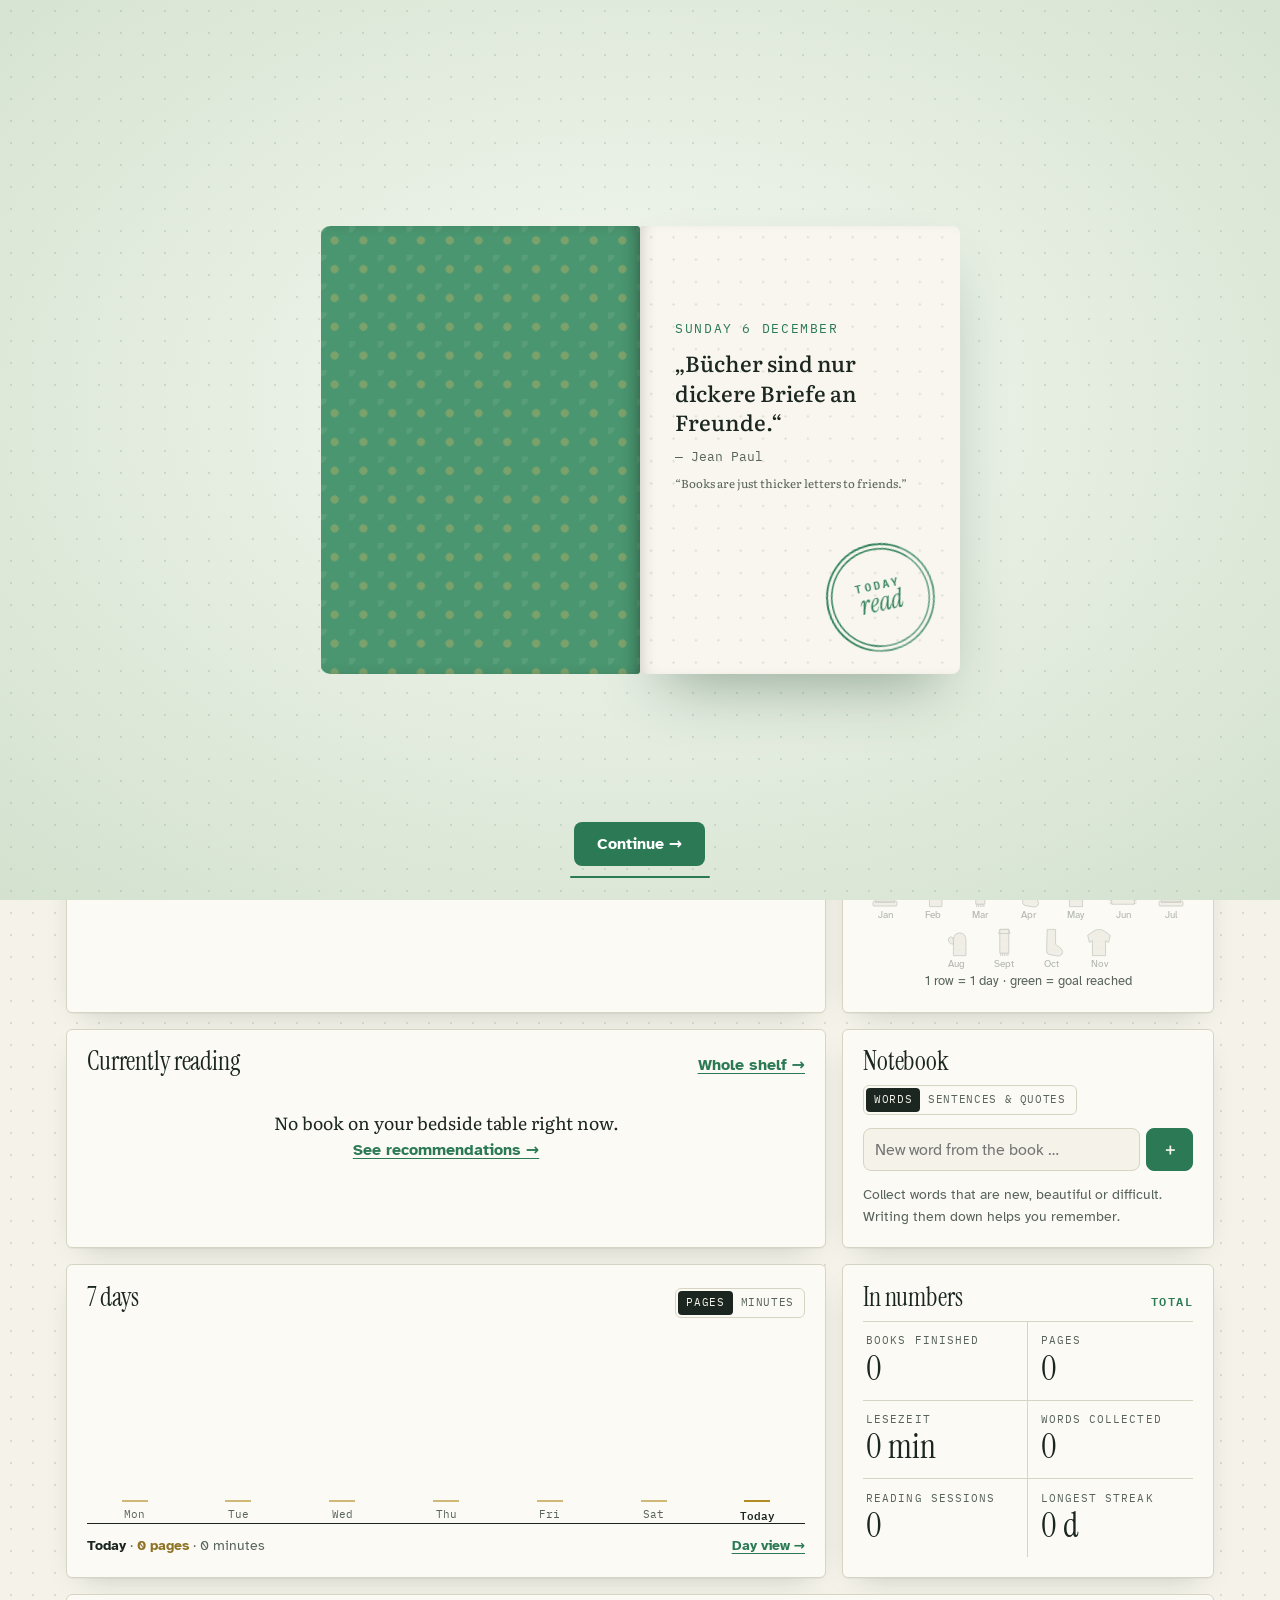
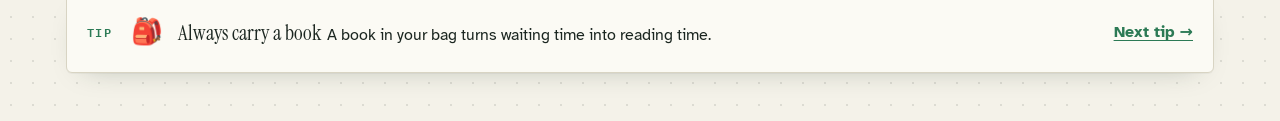
==== commit f4f4ae46: "Lesedecke → Lesegarderobe: fertiges Strickstück des Monats mit Feier; Timer: „Zuletzt gelesen: Seite" ====
--- a/index.html
+++ b/index.html
@@ -4,7 +4,7 @@
   <meta charset="utf-8">
   <meta name="viewport" content="width=device-width, initial-scale=1, viewport-fit=cover">
   <title>Lesezeit – Leseförderung</title>
-  <meta name="description" content="Lesezeit: dein Lesepass für jeden Tag – Lesezeit, Seiten, Stempel, Wortschatz und Lesetagebuch. Für Kinder, Jugendliche und Erwachsene.">
+  <meta name="description" content="Lesezeit: Faden für Faden zur Lesegewohnheit – Lesezeit, Seiten, Stempel, Wortschatz und Lesetagebuch. Für Kinder, Jugendliche und Erwachsene.">
   <meta name="theme-color" content="#2c7a55">
   <link rel="manifest" href="manifest.webmanifest">
   <link rel="icon" type="image/png" sizes="192x192" href="icons/icon-192.png">
@@ -15,10 +15,10 @@
   <link rel="preconnect" href="https://fonts.googleapis.com">
   <link rel="preconnect" href="https://fonts.gstatic.com" crossorigin>
   <link href="https://fonts.googleapis.com/css2?family=Instrument+Serif:ital@0;1&family=Atkinson+Hyperlegible:ital,wght@0,400;0,700;1,400&family=IBM+Plex+Mono:wght@500;600&family=Literata:opsz,wght@7..72,400;7..72,500&display=swap" rel="stylesheet">
-  <link rel="stylesheet" href="css/styles.css?v=39">
+  <link rel="stylesheet" href="css/styles.css?v=42">
 </head>
 <body class="intro-on">
-  <!-- Intro: Der Lesepass wird aufgeschlagen -->
+  <!-- Intro: das Lesebuch wird aufgeschlagen -->
   <div class="intro" id="intro" aria-hidden="true">
     <div class="cover-stage" id="coverStage">
       <div class="first-page">
@@ -31,7 +31,7 @@
       <div class="cover">
         <div class="cover-front">
           <div class="cover-frame">
-            <span class="cover-kicker" data-t>Lesepass</span>
+            <span class="cover-kicker" data-t>Faden für Faden</span>
             <span class="cover-title" data-t>Lesezeit</span>
             <span class="cover-rule"></span>
             <span class="cover-owner" id="coverOwner" data-t>Jeden Tag ein paar Seiten</span>
@@ -233,7 +233,7 @@
             <select id="timerBook"></select>
           </label>
           <label class="timer-start-page" id="timerStartWrap" hidden>
-            <span data-t>Du startest auf Seite</span>
+            <span data-t>Zuletzt gelesen: Seite</span>
             <input type="number" min="0" inputmode="numeric" id="timerStartPage">
             <small id="timerStartOf"></small>
           </label>
@@ -323,8 +323,8 @@
           <div class="bm-shelf" id="bmShelf"></div>
         </article>
         <article class="card collect-card">
-          <div class="card-head"><h2 id="quiltTitle">Lesedecke</h2><span class="kicker" id="quiltCount"></span></div>
-          <p class="collect-hint" data-t>Ab 20 Lesetagen im Monat wird ein Quadrat eingenäht. Jeden Tag gelesen? Dann bekommt es einen goldenen Rand.</p>
+          <div class="card-head"><h2 id="quiltTitle">Lesegarderobe</h2><span class="kicker" id="quiltCount"></span></div>
+          <p class="collect-hint" data-t>Ab 20 Lesetagen im Monat ist das Strickstück des Monats fertig. Jeden Tag gelesen? Dann bekommt es einen goldenen Rand.</p>
           <div class="quilt" id="quilt"></div>
         </article>
       </div>
@@ -340,8 +340,10 @@
       <label class="field"><span data-t>Autor/in</span><input id="fAuthor" maxlength="80" autocomplete="off"></label>
       <div class="row">
         <label class="field"><span data-t>Seiten gesamt</span><input type="number" min="1" max="5000" id="fPages" placeholder="z. B. 240"></label>
-        <label class="field"><span data-t>Aktuelle Seite</span><input type="number" min="0" id="fCurrent" value="0"></label>
-      </div>
+        <label class="field"><span data-t>Text beginnt auf Seite</span><input type="number" min="1" max="500" id="fFirst" value="1"></label>
+      </div>
+      <small class="field-hint form-hint" data-t>Zum Beispiel 11, wenn davor Titel, Inhaltsverzeichnis oder Vorwort kommen. Die Seiten davor zählen nicht.</small>
+      <label class="field"><span data-t>Aktuelle Seite</span><input type="number" min="0" id="fCurrent" value="0"></label>
       <div class="row">
         <label class="field"><span data-t>Status</span>
           <select id="fStatus">
@@ -400,8 +402,8 @@
   <dialog id="profileDialog" class="modal">
     <form method="dialog" id="profileForm" class="form">
       <div class="stamp onboard-stamp" aria-hidden="true"><span data-t>Lese</span><b data-t>pass</b></div>
-      <h2 id="profileTitle" data-t>Dein Lesepass</h2>
-      <p class="muted" id="profileIntro" data-t>Ein paar Minuten am Tag machen den Unterschied. Richte kurz deinen Lesepass ein:</p>
+      <h2 id="profileTitle" data-t>Dein Profil</h2>
+      <p class="muted" id="profileIntro" data-t>Ein paar Minuten am Tag machen den Unterschied. Richte kurz dein Profil ein:</p>
       <label class="field"><span data-t>Sprache</span><select id="pLang"><option value="de">Deutsch</option><option value="en">English</option><option value="tr">Türkçe</option><option value="bs">Bosanski</option></select></label>
       <label class="field"><span data-t>Wie heißt du?</span><input id="pName" maxlength="40" required autocomplete="given-name" placeholder="Vorname"></label>
       <div class="field">
@@ -454,7 +456,7 @@
       <label class="field"><span><span data-t>Neues Wort entdeckt?</span> <small data-t>(optional)</small></span><input id="finishWord" maxlength="40" autocomplete="off" placeholder="z. B. Sehnsucht"></label>
       <div class="modal-actions">
         <span class="spacer"></span>
-        <button type="submit" class="btn primary" data-t>In den Lesepass eintragen</button>
+        <button type="submit" class="btn primary" data-t>Los geht’s</button>
       </div>
     </form>
   </dialog>
@@ -534,8 +536,8 @@
   <div class="toast" id="toast" role="status" aria-live="polite"></div>
   <canvas id="confetti" aria-hidden="true"></canvas>
 
-  <script src="js/data.js?v=39"></script>
-  <script src="js/i18n.js?v=39"></script>
-  <script src="js/app.js?v=39"></script>
+  <script src="js/data.js?v=42"></script>
+  <script src="js/i18n.js?v=42"></script>
+  <script src="js/app.js?v=42"></script>
 </body>
 </html>
--- a/css/styles.css
+++ b/css/styles.css
@@ -794,3 +794,8 @@
 
 @media (min-width: 981px) { .grid-dash > .tree-card { display: flex; flex-direction: column; } .grid-dash > .tree-card .tree { margin-top: auto; } .grid-dash > .tree-card .garden-note, .grid-dash > .tree-card .big { margin-bottom: 0; } .grid-dash > .tree-card > :last-child { margin-bottom: auto; } }
 .petal-next { margin: .1rem 0 0; font-size: .85rem; color: var(--ink-soft); }
+.field-hint { display: block; margin-top: .25rem; font-size: .78rem; line-height: 1.35; color: var(--ink-soft); font-weight: 400; }
+.form-hint { margin-top: -.45rem; }
+.patch-svg.knit.perfect .k-line { stroke: var(--gold); stroke-width: 2.6; }
+.patch-svg.knit.still .k-goal, .patch-svg.knit.still .k-read, .patch-svg.knit.still .k-miss { animation: none; opacity: 1; }
+.q-cell em { display: block; font-style: normal; font-size: .62rem; color: var(--ink-soft); }
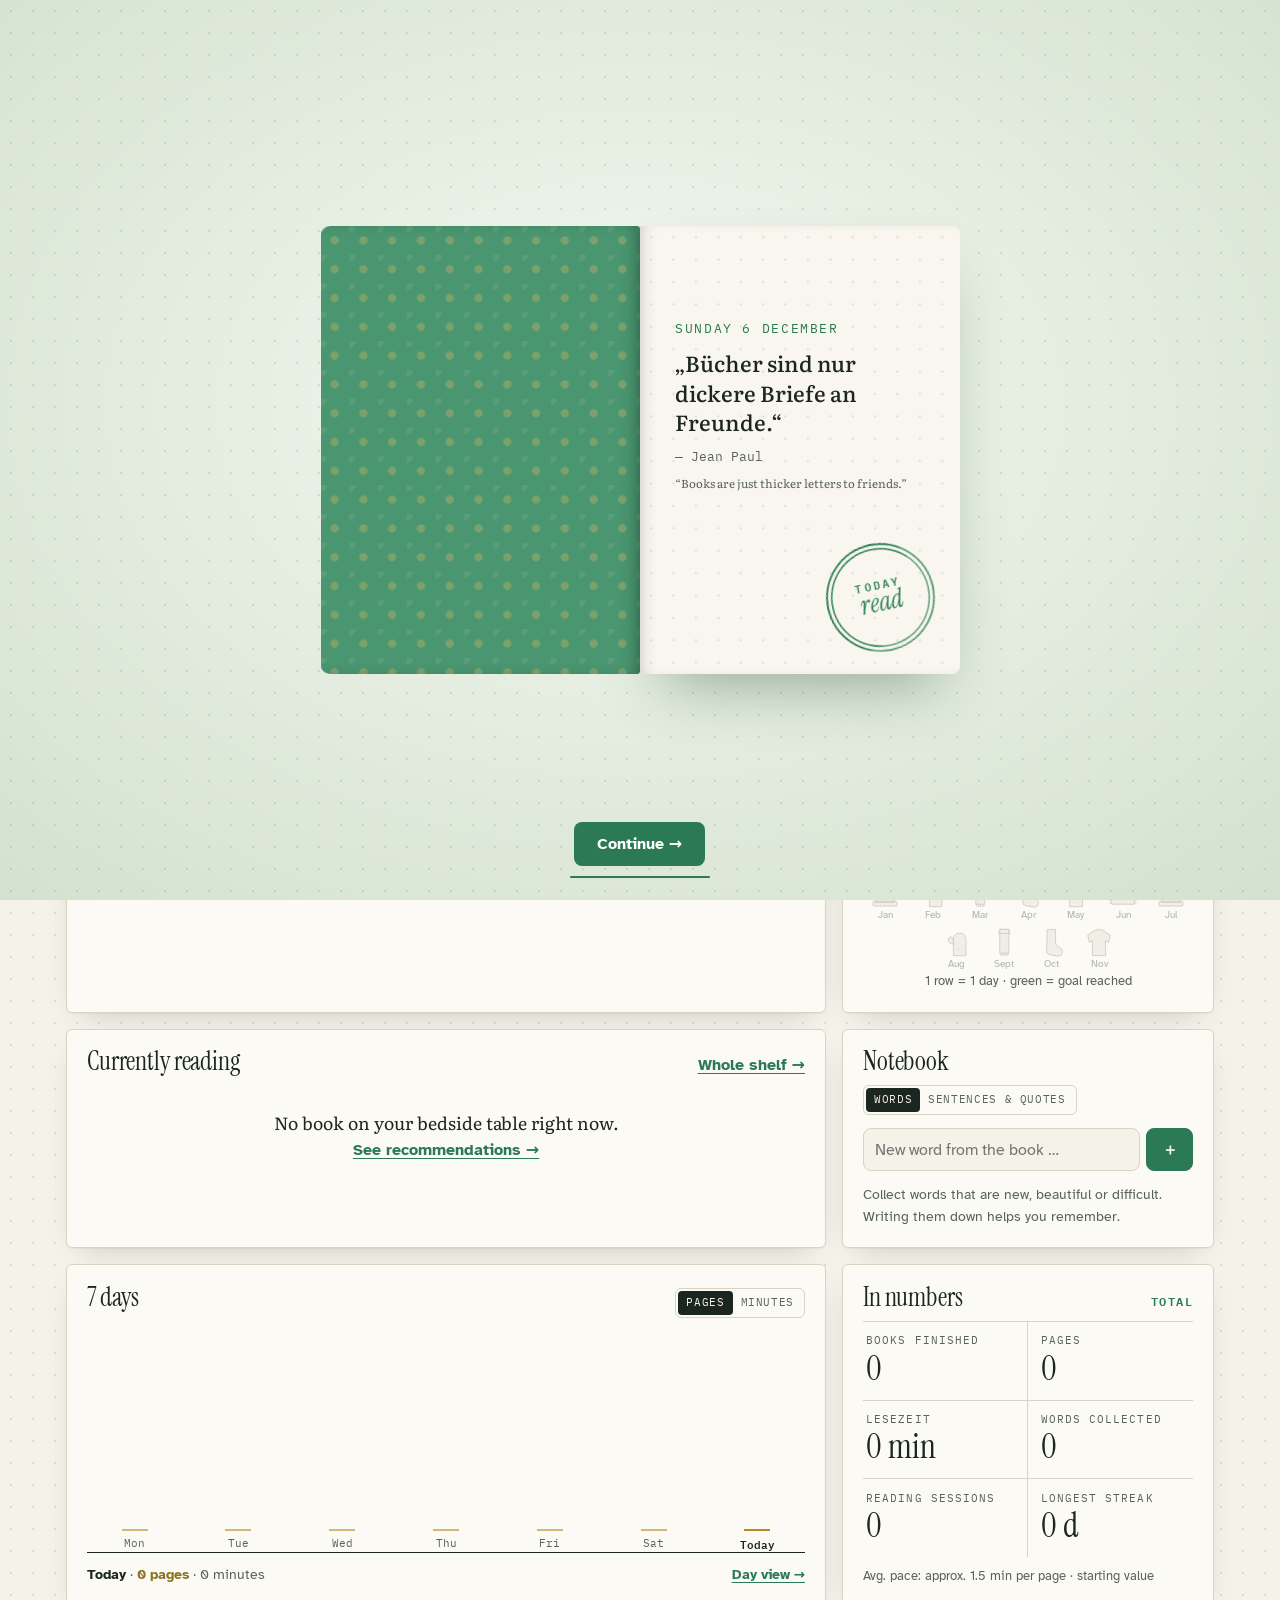
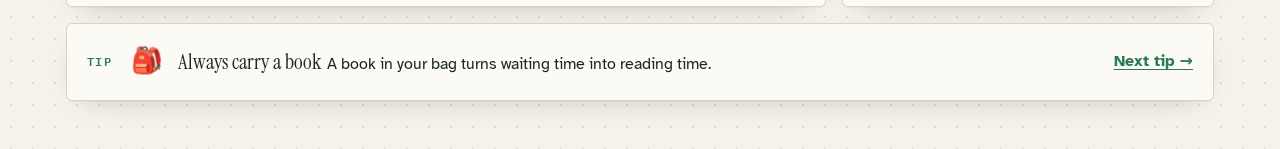
==== commit 2eb9bbf4: "Lesetempo: Minuten werden aus Seiten geschätzt (persönliches Tempo aus eigenen Einträgen, sonst Star" ====
--- a/index.html
+++ b/index.html
@@ -15,7 +15,7 @@
   <link rel="preconnect" href="https://fonts.googleapis.com">
   <link rel="preconnect" href="https://fonts.gstatic.com" crossorigin>
   <link href="https://fonts.googleapis.com/css2?family=Instrument+Serif:ital@0;1&family=Atkinson+Hyperlegible:ital,wght@0,400;0,700;1,400&family=IBM+Plex+Mono:wght@500;600&family=Literata:opsz,wght@7..72,400;7..72,500&display=swap" rel="stylesheet">
-  <link rel="stylesheet" href="css/styles.css?v=42">
+  <link rel="stylesheet" href="css/styles.css?v=45">
 </head>
 <body class="intro-on">
   <!-- Intro: das Lesebuch wird aufgeschlagen -->
@@ -196,6 +196,7 @@
             <div class="stat"><dt data-t>Lese-Einheiten</dt><dd id="statSessions">0</dd></div>
             <div class="stat"><dt data-t>Längste Serie</dt><dd id="statBest">0</dd></div>
           </dl>
+          <p class="stat-pace" id="statPace"></p>
         </article>
 
         <article class="card tip-card full">
@@ -275,10 +276,15 @@
           <p class="muted" data-t>Ohne Timer gelesen? Trag es hier ein.</p>
           <form id="manualForm" class="form">
             <label class="field"><span data-t>Buch</span><select id="manualBook"></select></label>
-            <div class="row">
-              <label class="field"><span><span data-t>Minuten</span> <small data-t>(optional)</small></span><input type="number" min="0" max="600" inputmode="numeric" id="manualMin" value="20"></label>
-              <label class="field"><span id="manualPageLbl" data-t>Bis Seite</span><input type="number" min="0" id="manualPage" placeholder="z. B. 84"></label>
-            </div>
+            <div class="page-pair">
+        <p class="pp-last" id="manualLast"></p>
+        <div class="row">
+          <label class="field"><span data-t>Gelesene Seiten</span><input type="number" min="0" max="2000" inputmode="numeric" id="manualRead" placeholder="z. B. 12"></label>
+          <label class="field pp-to"><span data-t>Jetzt auf Seite</span><input type="number" min="0" inputmode="numeric" id="manualTo"></label>
+        </div>
+        <p class="pp-calc" id="manualCalc" aria-live="polite"></p>
+      </div>
+            <label class="field"><span><span data-t>Minuten</span> <small data-t>(optional)</small></span><input type="number" min="0" max="600" inputmode="numeric" id="manualMin" placeholder="z. B. 20"></label>
             <label class="field"><span><span data-t>Ein Satz zum Lesen</span> <small data-t>(optional)</small></span><input id="manualNote" maxlength="200" placeholder="Was ist passiert?"></label>
             <label class="field"><span data-t>Datum</span><input type="date" id="manualDate" required></label>
             <button class="btn primary" type="submit" data-t>Eintragen</button>
@@ -343,7 +349,8 @@
         <label class="field"><span data-t>Text beginnt auf Seite</span><input type="number" min="1" max="500" id="fFirst" value="1"></label>
       </div>
       <small class="field-hint form-hint" data-t>Zum Beispiel 11, wenn davor Titel, Inhaltsverzeichnis oder Vorwort kommen. Die Seiten davor zählen nicht.</small>
-      <label class="field"><span data-t>Aktuelle Seite</span><input type="number" min="0" id="fCurrent" value="0"></label>
+      <label class="field"><span data-t>Aktuelle Seite</span><input type="number" min="0" id="fCurrent" value="0">
+        <small class="field-hint" id="fCurrentHint" data-t>Weiter als vorher? Die neuen Seiten werden heute als gelesen eingetragen.</small></label>
       <div class="row">
         <label class="field"><span data-t>Status</span>
           <select id="fStatus">
@@ -424,6 +431,11 @@
       <label class="field"><span><strong id="pGoalOut">20</strong> <span id="pGoalUnit">Seiten</span> <span data-t>pro Tag</span></span>
         <input type="range" id="pGoal" min="5" max="100" step="5" value="20">
       </label>
+      <div class="field pace-field">
+        <span data-t>Lesetempo</span>
+        <p class="pace-text" id="pPace"></p>
+        <label class="check"><input type="checkbox" id="pAutoMin" checked> <span data-t>Minuten aus den Seiten schätzen, wenn ich keine eintrage</span></label>
+      </div>
       <div class="phone-box">
         <img src="icons/qr-lesezeit.png" width="112" height="112" alt="QR-Code: Lesezeit auf dem Handy öffnen">
         <div>
@@ -442,21 +454,49 @@
   </dialog>
 
   <!-- Nach dem Lesen -->
+  <dialog id="pageDialog" class="modal small">
+    <form method="dialog" id="pageForm" class="form">
+      <h2 data-t>Seiten eintragen</h2>
+      <p class="muted" id="pageBookTitle"></p>
+      <div class="finish-pages">
+        <div class="page-pair">
+        <p class="pp-last" id="quickLast"></p>
+        <div class="row">
+          <label class="field"><span data-t>Gelesene Seiten</span><input type="number" min="0" max="2000" inputmode="numeric" id="quickRead" placeholder="z. B. 12"></label>
+          <label class="field pp-to"><span data-t>Jetzt auf Seite</span><input type="number" min="0" inputmode="numeric" id="quickTo"></label>
+        </div>
+        <p class="pp-calc" id="quickCalc" aria-live="polite"></p>
+      </div>
+      </div>
+      <label class="field"><span><span data-t>Minuten</span> <small data-t>(optional)</small></span><input type="number" min="0" max="600" inputmode="numeric" id="quickMin" placeholder="z. B. 20"></label>
+      <div class="modal-actions">
+        <span class="spacer"></span>
+        <button type="button" class="btn" id="pageCancel" data-t>Abbrechen</button>
+        <button type="submit" class="btn primary" data-t>Eintragen</button>
+      </div>
+    </form>
+  </dialog>
+
   <dialog id="finishDialog" class="modal small">
     <form method="dialog" id="finishForm" class="form">
       <div class="stamp finish-stamp" aria-hidden="true"><b id="finishStampMin">20 Min.</b><span class="fs-check"><i class="ck">✓</i><span data-t>gelesen</span></span></div>
       <h2 data-t>Gut gelesen!</h2>
       <p id="finishText" class="muted"></p>
       <div class="finish-pages">
-        <label class="field"><span id="finishPageLbl">Auf welcher Seite bist du jetzt?</span><input type="number" min="0" inputmode="numeric" id="finishPage"></label>
-        <p class="finish-calc" id="finishCalc" aria-live="polite"></p>
-        <button type="button" class="link finish-mode" id="finishMode"></button>
+        <div class="page-pair">
+        <p class="pp-last" id="finishLast"></p>
+        <div class="row">
+          <label class="field"><span data-t>Gelesene Seiten</span><input type="number" min="0" max="2000" inputmode="numeric" id="finishRead" placeholder="z. B. 12"></label>
+          <label class="field pp-to"><span data-t>Jetzt auf Seite</span><input type="number" min="0" inputmode="numeric" id="finishTo"></label>
+        </div>
+        <p class="pp-calc" id="finishCalc" aria-live="polite"></p>
+      </div>
       </div>
       <label class="field"><span><span data-t>Ein Satz zu heute</span> <small data-t>(optional)</small></span><input id="finishNote" maxlength="200" placeholder="Was ist passiert? Was hat dich überrascht?"></label>
       <label class="field"><span><span data-t>Neues Wort entdeckt?</span> <small data-t>(optional)</small></span><input id="finishWord" maxlength="40" autocomplete="off" placeholder="z. B. Sehnsucht"></label>
       <div class="modal-actions">
         <span class="spacer"></span>
-        <button type="submit" class="btn primary" data-t>Los geht’s</button>
+        <button type="submit" class="btn primary" data-t>Eintragen</button>
       </div>
     </form>
   </dialog>
@@ -536,8 +576,8 @@
   <div class="toast" id="toast" role="status" aria-live="polite"></div>
   <canvas id="confetti" aria-hidden="true"></canvas>
 
-  <script src="js/data.js?v=42"></script>
-  <script src="js/i18n.js?v=42"></script>
-  <script src="js/app.js?v=42"></script>
+  <script src="js/data.js?v=45"></script>
+  <script src="js/i18n.js?v=45"></script>
+  <script src="js/app.js?v=45"></script>
 </body>
 </html>
--- a/css/styles.css
+++ b/css/styles.css
@@ -400,7 +400,11 @@
 
 /* ---------- Aktuelle Bücher ---------- */
 .current-list { display: grid; gap: .3rem; }
-.current { display: grid; grid-template-columns: 48px minmax(0, 1fr) auto; gap: .9rem; align-items: center; padding: .6rem .4rem; border-radius: 6px; transition: background .2s; cursor: pointer; border: 0; background: none; text-align: left; width: 100%; }
+.current { display: grid; grid-template-columns: 48px minmax(0, 1fr) auto; gap: .9rem; align-items: center; padding: .6rem .4rem; border-radius: 6px; transition: background .2s; text-align: left; width: 100%; }
+.current .mini-cover { border: 0; cursor: pointer; }
+.current-main { border: 0; background: none; padding: 0; text-align: left; cursor: pointer; color: inherit; font: inherit; min-width: 0; }
+.current-side { display: grid; justify-items: end; gap: .4rem; }
+.btn.small { padding: .35rem .7rem; font-size: .8rem; min-height: 0; }
 .current + .current { border-top: 1px solid var(--rule); border-radius: 0; }
 .current:hover { background: var(--paper); }
 .current h3 { font-size: 1.3rem; margin: 0; }
@@ -412,7 +416,7 @@
 .since { font-family: var(--font-mono); font-size: .68rem; letter-spacing: .06em; text-transform: uppercase; color: var(--green); border: 1px solid color-mix(in srgb, var(--green) 40%, transparent); padding: .2rem .5rem; border-radius: 4px; white-space: nowrap; }
 .empty { text-align: center; padding: 1.4rem 1rem; color: var(--ink-soft); }
 .empty .em { font-family: var(--font-read); font-size: 1.1rem; display: block; color: var(--ink); margin-bottom: .2rem; }
-@media (max-width: 520px) { .current { grid-template-columns: 44px minmax(0, 1fr); } .current .since { grid-column: 2; justify-self: start; } }
+@media (max-width: 520px) { .current { grid-template-columns: 44px minmax(0, 1fr); } .current-side { grid-column: 2; grid-auto-flow: column; justify-content: space-between; align-items: center; } }
 
 /* ---------- Wochen-Diagramm ---------- */
 .bars { display: flex; align-items: flex-end; gap: .55rem; height: 170px; padding-top: 1.3rem; border-bottom: 1px solid var(--ink); }
@@ -674,7 +678,7 @@
   background-size: 22px 22px, 100% 100%; transition: opacity .7s ease, transform .9s cubic-bezier(.6,0,.2,1); }
 .intro.out { opacity: 0; transform: scale(1.06); pointer-events: none; }
 .cover-stage { position: relative; width: min(320px, 44vw); aspect-ratio: 3 / 4.2; container-type: inline-size; transform-style: preserve-3d;
-  animation: stageIn .9s cubic-bezier(.2,.8,.2,1) both, stageCenter 1.2s cubic-bezier(.65,0,.25,1) 1.55s forwards; }
+  animation: stageIn .9s cubic-bezier(.2,.8,.2,1) both, stageCenter 1.2s cubic-bezier(.65,0,.25,1) 3.3s forwards; }
 @keyframes stageIn { from { opacity: 0; transform: translateY(40px) rotateX(18deg) scale(.92); } to { opacity: 1; transform: none; } }
 @keyframes stageCenter { to { transform: translateX(50%); } }
 .first-page { position: absolute; inset: 0; background: #f8f6ee; border-radius: 2px 8px 8px 2px; padding: 12cqw 11cqw 40cqw; display: flex; flex-direction: column; justify-content: center; gap: 3cqw;
@@ -683,10 +687,10 @@
 .fp-date { margin: 0; font-family: var(--font-mono); font-size: max(4.2cqw, 10px); letter-spacing: .12em; text-transform: uppercase; color: #2c7a55; }
 .fp-quote { margin: 0; font-family: var(--font-read); font-weight: 500; font-size: 6.8cqw; line-height: 1.36; }
 .fp-by { margin: 0; font-family: var(--font-mono); font-size: max(4cqw, 10px); color: #57635b; }
-.fp-stamp { --c: #2f8059; position: absolute; right: 8cqw; bottom: 7cqw; width: 34cqw; box-shadow: inset 0 0 0 3px #f8f6ee, inset 0 0 0 4.5px #2f8059; animation: stampIn .5s cubic-bezier(.3,1.3,.5,1) 2.55s both; }
+.fp-stamp { --c: #2f8059; position: absolute; right: 8cqw; bottom: 7cqw; width: 34cqw; box-shadow: inset 0 0 0 3px #f8f6ee, inset 0 0 0 4.5px #2f8059; animation: stampIn .5s cubic-bezier(.3,1.3,.5,1) 4.3s both; }
 .fp-stamp span { font-size: 3.3cqw; }
 .fp-stamp b { font-size: 8cqw; }
-.cover { position: absolute; inset: 0; transform-origin: left center; transform-style: preserve-3d; animation: coverOpen 1.2s cubic-bezier(.65,0,.25,1) 1.55s forwards; }
+.cover { position: absolute; inset: 0; transform-origin: left center; transform-style: preserve-3d; animation: coverOpen 1.2s cubic-bezier(.65,0,.25,1) 3.3s forwards; }
 @keyframes coverOpen { to { transform: rotateY(-178deg); } }
 .cover-front, .cover-back { position: absolute; inset: 0; backface-visibility: hidden; -webkit-backface-visibility: hidden; border-radius: 3px 10px 10px 3px; }
 .cover-front { background-color: #2f7354;
@@ -709,17 +713,17 @@
 .cover-rule { width: 22cqw; height: 1px; background: rgba(217,184,101,.7); }
 .intro-skip { position: absolute; bottom: calc(26px + env(safe-area-inset-bottom, 0px)); left: 0; right: 0; text-align: center; font-family: var(--font-mono); font-size: .7rem; letter-spacing: .14em; text-transform: uppercase; color: #4d6b5b; animation: fadeOut .4s ease 2.5s forwards; }
 @keyframes fadeOut { to { opacity: 0; visibility: hidden; } }
-.intro-next { position: absolute; bottom: calc(22px + env(safe-area-inset-bottom, 0px)); left: 50%; transform: translateX(-50%); display: grid; justify-items: center; gap: .6rem; opacity: 0; animation: fadeIn .6s ease 2.9s forwards; }
+.intro-next { position: absolute; bottom: calc(22px + env(safe-area-inset-bottom, 0px)); left: 50%; transform: translateX(-50%); display: grid; justify-items: center; gap: .6rem; opacity: 0; animation: fadeIn .6s ease 4.6s forwards; }
 @keyframes fadeIn { to { opacity: 1; } }
 .intro-next span { font-family: var(--font-body); font-weight: 700; background: #2c7a55; color: #fff; padding: .65rem 1.4rem; border-radius: 8px; white-space: nowrap; }
 .intro-next i { display: block; width: 140px; height: 2px; background: rgba(44,122,85,.2); border-radius: 2px; overflow: hidden; }
-.intro-next i::after { content: ""; display: block; height: 100%; width: 0; background: #2c7a55; animation: introTimer 6.2s linear 2.9s forwards; }
+.intro-next i::after { content: ""; display: block; height: 100%; width: 0; background: #2c7a55; animation: introTimer 5s linear 4.6s forwards; }
 @keyframes introTimer { to { width: 100%; } }
 body.intro-on { overflow: hidden; }
 /* Handy: Seite groß und mittig, der Einband klappt nach links aus dem Bild */
 @media (max-width: 600px) {
   .cover-stage { width: min(70vw, 300px); animation: stageIn .9s cubic-bezier(.2,.8,.2,1) both; }
-  .cover { animation: coverOpen 1.2s cubic-bezier(.65,0,.25,1) 1.55s forwards, fadeOut .5s ease 2.4s forwards; }
+  .cover { animation: coverOpen 1.2s cubic-bezier(.65,0,.25,1) 3.3s forwards, fadeOut .5s ease 4.15s forwards; }
 }
 
 @media (prefers-reduced-motion: reduce) {
@@ -799,3 +803,16 @@
 .patch-svg.knit.perfect .k-line { stroke: var(--gold); stroke-width: 2.6; }
 .patch-svg.knit.still .k-goal, .patch-svg.knit.still .k-read, .patch-svg.knit.still .k-miss { animation: none; opacity: 1; }
 .q-cell em { display: block; font-style: normal; font-size: .62rem; color: var(--ink-soft); }
+/* Seiten eintragen: gemeinsamer Baustein */
+.page-pair { display: grid; gap: .35rem; }
+.pp-last { margin: 0; font-family: var(--font-mono); font-size: .74rem; letter-spacing: .04em; color: var(--ink-soft); }
+.pp-last:empty, .pp-calc:empty { display: none; }
+.pp-calc { margin: 0; font-size: .88rem; }
+.pp-calc.ok { color: var(--green); font-weight: 700; }
+.pp-calc.warn { color: color-mix(in srgb, var(--gold) 70%, var(--ink)); font-weight: 700; }
+.finish-pages .page-pair input { font-size: 1.15rem; font-weight: 700; }
+.field[hidden] { display: none !important; }
+.stat-pace { margin: .6rem 0 0; font-size: .8rem; color: var(--ink-soft); }
+.pace-text { margin: .1rem 0 .3rem; font-size: .88rem; color: var(--ink-soft); font-weight: 400; }
+.check { display: flex; gap: .5rem; align-items: flex-start; font-weight: 400; font-size: .9rem; cursor: pointer; }
+.check input { width: 18px; height: 18px; margin-top: .1rem; accent-color: var(--green); flex: none; }
